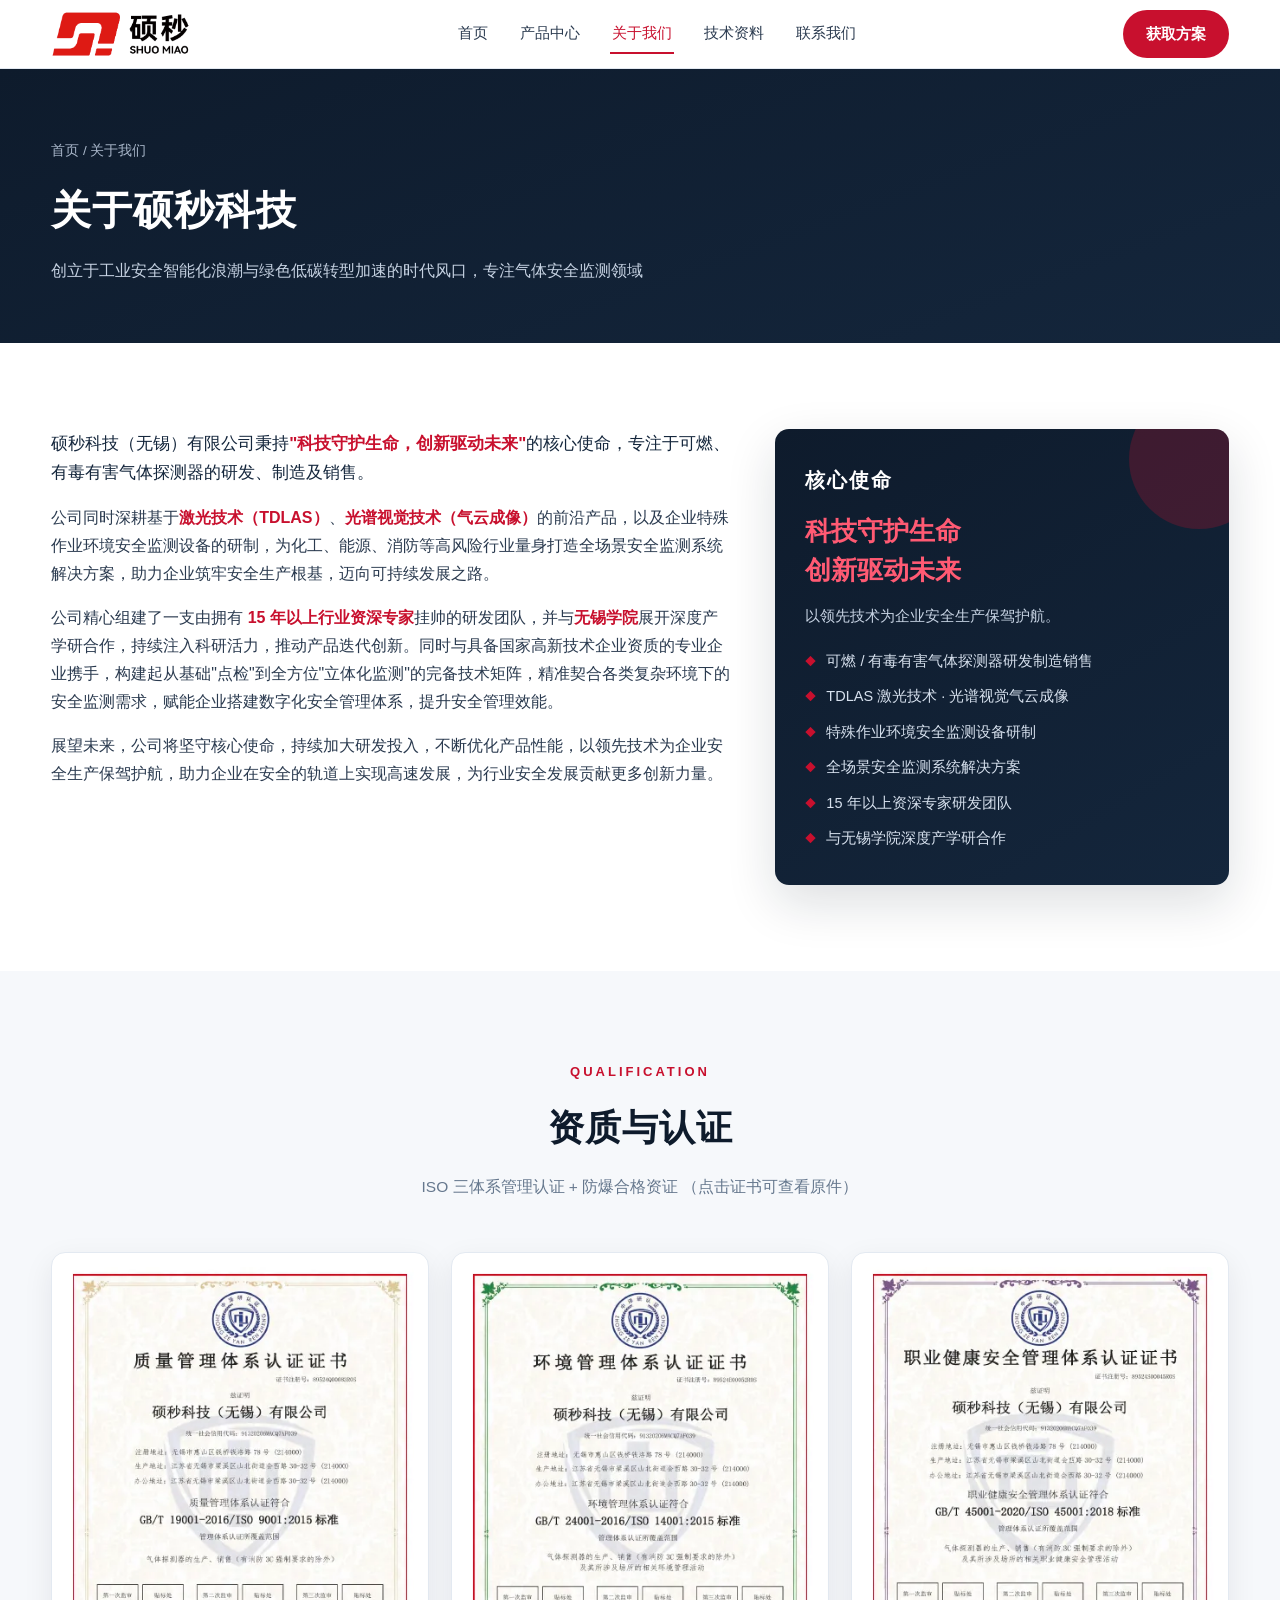
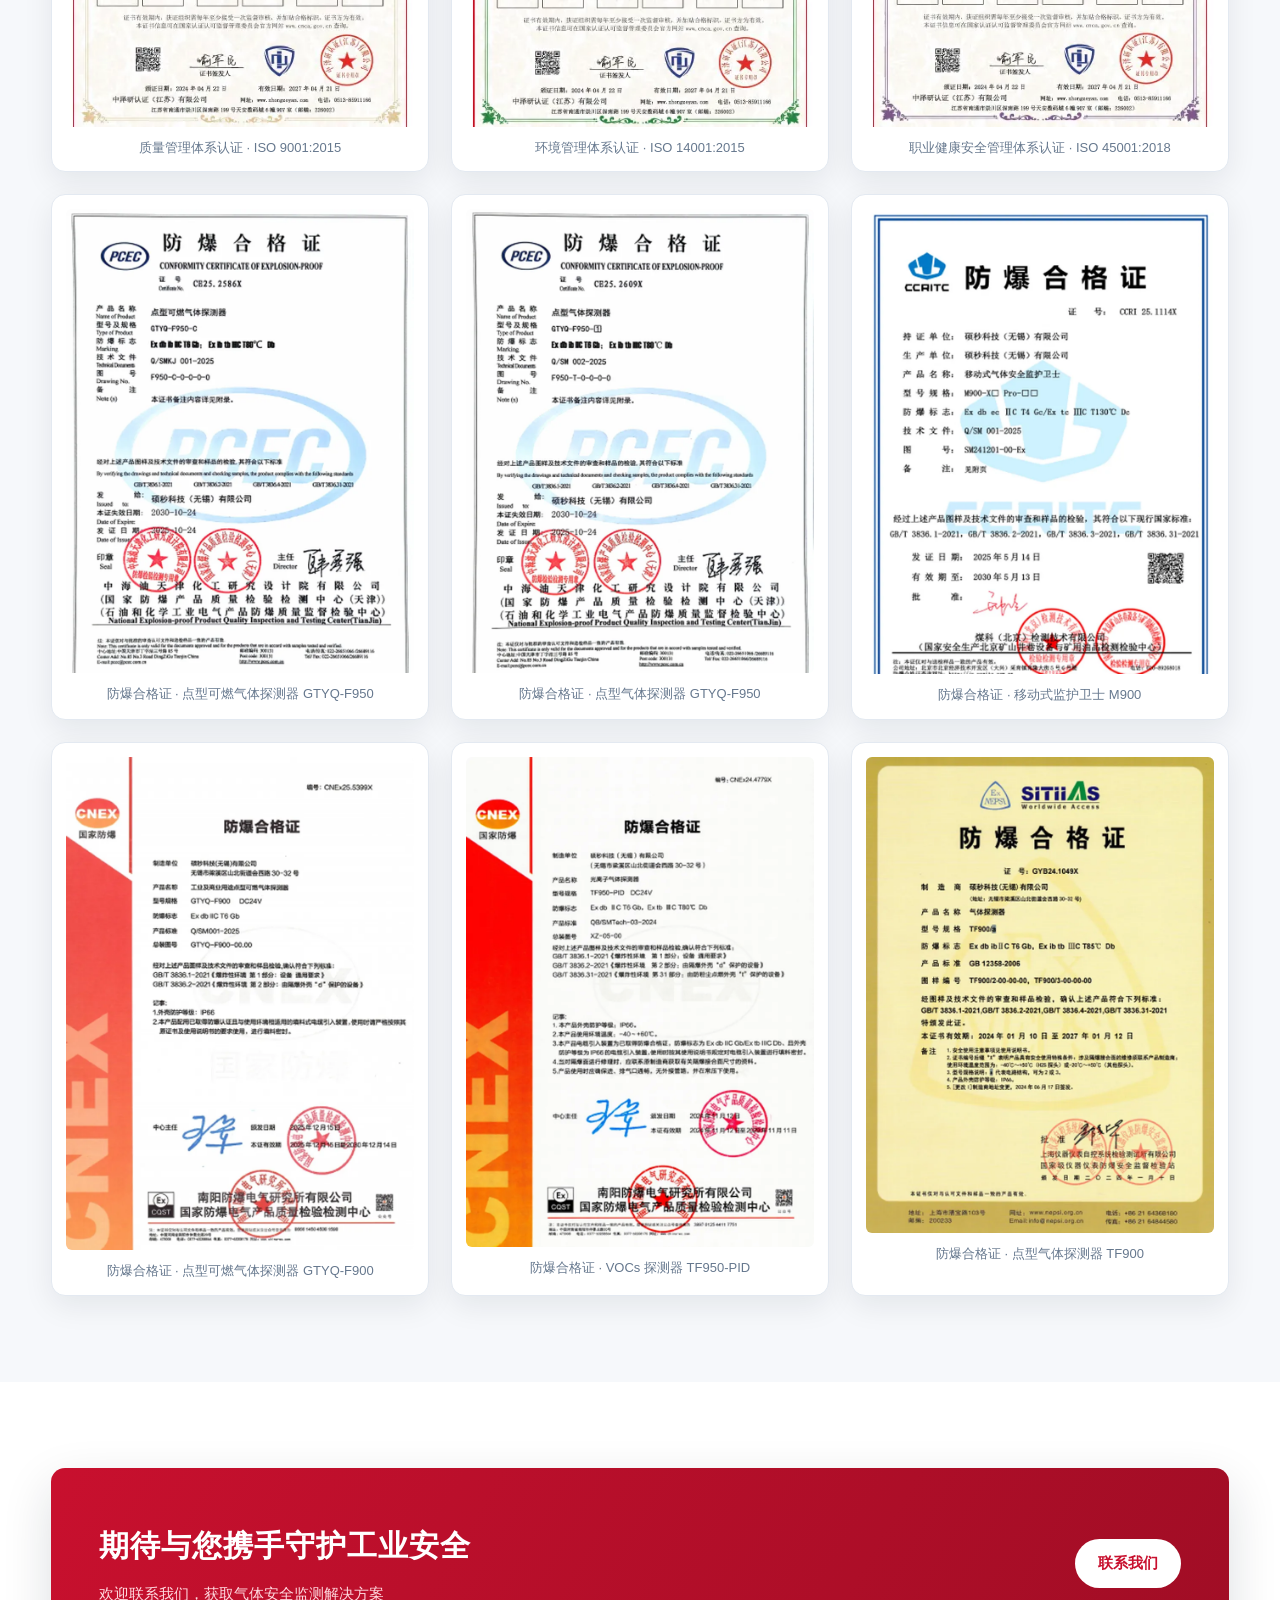
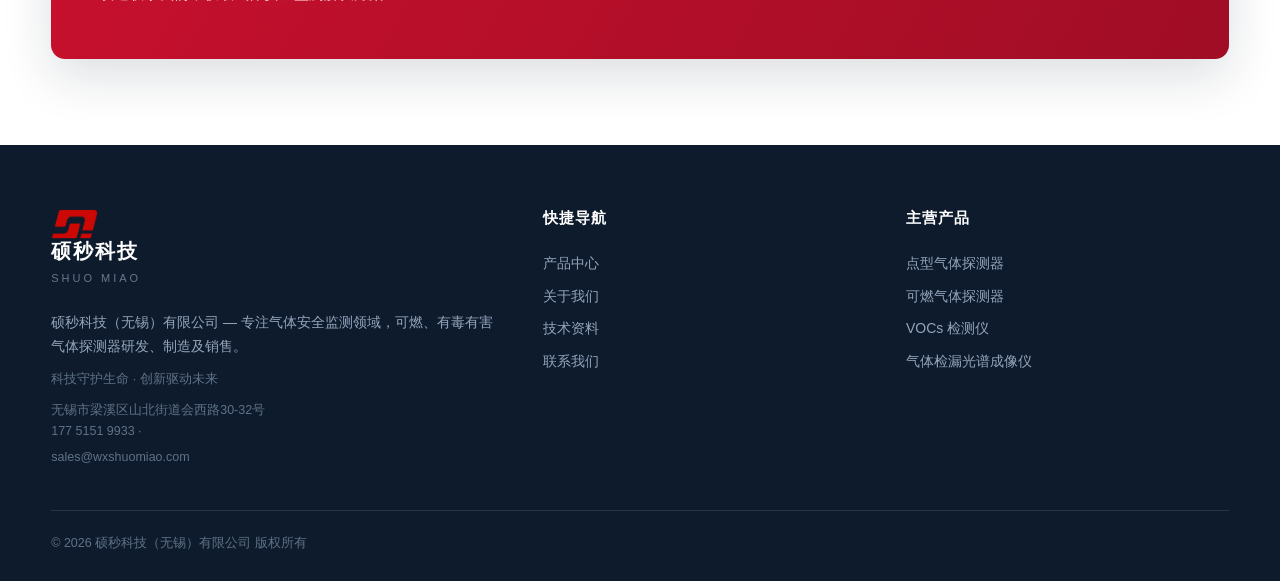
==== about.html @ c0d49206 "feat: 首页hero轮播4帧加锚点跳转产品中心+移除nav下拉菜单（admin5 0825） Co-Authored-By: Claude <noreply@anthropic.com>" ====
<!DOCTYPE html>
<html lang="zh-CN">
<head>
<meta charset="UTF-8">
<meta name="viewport" content="width=device-width, initial-scale=1.0, viewport-fit=cover">
<title>关于我们 | 硕秒科技（无锡）有限公司 — 专注气体安全监测</title>
<meta name="description" content="硕秒科技（无锡）有限公司专注气体安全监测领域，秉持"科技守护生命，创新驱动未来"使命，研发制造可燃/有毒有害气体探测器，深耕 TDLAS 激光与光谱视觉气云成像技术，与无锡学院深度产学研合作，通过 ISO 三体系认证。">
<meta name="keywords" content="硕秒科技,关于我们,气体安全监测,TDLAS,气云成像,无锡学院,ISO认证,防爆认证">
<link rel="canonical" href="https://shuomiao.growclaw.top/about.html">
<meta name="robots" content="index,follow">
<meta property="og:type" content="website">
<meta property="og:site_name" content="硕秒科技（无锡）有限公司">
<meta property="og:title" content="关于硕秒科技 | 科技守护生命 · 创新驱动未来">
<meta property="og:url" content="https://shuomiao.growclaw.top/about.html">
<link rel="icon" type="image/png" href="assets/img/favicon.png?v=20260821c">
<link rel="prefetch" href="index.html">
<link rel="prefetch" href="products.html">
<link rel="prefetch" href="data.html">
<link rel="prefetch" href="contact.html">
<link rel="stylesheet" href="assets/css/style.min.css?v=20260825u">
</head>
<body>

<header class="site-head">
  <div class="container head-bar">
    <a class="logo" href="index.html" aria-label="硕秒科技首页"><img class="logo-img" src="assets/img/logo-lockup.webp?v=20260822c" alt="硕秒科技 SHUO MIAO 官方标识" width="1766" height="584">
    </a>
    <nav class="nav" id="mainNav" aria-label="主导航">
      <a href="index.html">首页</a><a href="products.html">产品中心</a><a href="about.html">关于我们</a><a href="data.html">技术资料</a><a href="contact.html">联系我们</a>
    </nav>
    <a class="btn btn-red head-cta" href="contact.html">获取方案</a>
    <button class="nav-toggle" aria-label="打开菜单" aria-expanded="false" aria-controls="mainNav"><span></span><span></span><span></span></button>
  </div>
</header>

<section class="page-hero">
  <div class="container">
    <p class="crumb"><a href="index.html">首页</a> / 关于我们</p>
    <h1>关于硕秒科技</h1>
    <p>创立于工业安全智能化浪潮与绿色低碳转型加速的时代风口，专注气体安全监测领域</p>
  </div>
</section>

<section class="section">
  <div class="container">
    <div class="about-grid">
      <div>
        <p class="lead">硕秒科技（无锡）有限公司秉持<b style="color:var(--red)">"科技守护生命，创新驱动未来"</b>的核心使命，专注于可燃、有毒有害气体探测器的研发、制造及销售。</p>
        <p>公司同时深耕基于<b>激光技术（TDLAS）</b>、<b>光谱视觉技术（气云成像）</b>的前沿产品，以及企业特殊作业环境安全监测设备的研制，为化工、能源、消防等高风险行业量身打造全场景安全监测系统解决方案，助力企业筑牢安全生产根基，迈向可持续发展之路。</p>
        <p>公司精心组建了一支由拥有 <b>15 年以上行业资深专家</b>挂帅的研发团队，并与<b>无锡学院</b>展开深度产学研合作，持续注入科研活力，推动产品迭代创新。同时与具备国家高新技术企业资质的专业企业携手，构建起从基础"点检"到全方位"立体化监测"的完备技术矩阵，精准契合各类复杂环境下的安全监测需求，赋能企业搭建数字化安全管理体系，提升安全管理效能。</p>
        <p>展望未来，公司将坚守核心使命，持续加大研发投入，不断优化产品性能，以领先技术为企业安全生产保驾护航，助力企业在安全的轨道上实现高速发展，为行业安全发展贡献更多创新力量。</p>
      </div>
      <aside class="mission-card">
        <h3>核心使命</h3>
        <div class="m">科技守护生命<br>创新驱动未来</div>
        <p>以领先技术为企业安全生产保驾护航。</p>
        <div class="mission-list">
          <div class="mi">可燃 / 有毒有害气体探测器研发制造销售</div>
          <div class="mi">TDLAS 激光技术 · 光谱视觉气云成像</div>
          <div class="mi">特殊作业环境安全监测设备研制</div>
          <div class="mi">全场景安全监测系统解决方案</div>
          <div class="mi">15 年以上资深专家研发团队</div>
          <div class="mi">与无锡学院深度产学研合作</div>
        </div>
      </aside>
    </div>
  </div>
</section>

<section class="section alt">
  <div class="container">
    <div class="section-head">
      <span class="kicker">QUALIFICATION</span>
      <h2>资质与认证</h2>
      <p>ISO 三体系管理认证 + 防爆合格资证 （点击证书可查看原件）</p>
    </div>
    <div class="cert-wall">
      <a class="cert-photo" href="assets/img/certs/cert-iso9001.webp?v=20260821i" target="_blank" rel="noopener"><img src="assets/img/certs/cert-iso9001.webp?v=20260821i" alt="质量管理体系认证证书 ISO 9001" width="402" height="531" decoding="async" loading="lazy"><span class="cert-cap">质量管理体系认证 · ISO 9001:2015</span></a>
      <a class="cert-photo" href="assets/img/certs/cert-iso14001.webp?v=20260821i" target="_blank" rel="noopener"><img src="assets/img/certs/cert-iso14001.webp?v=20260821i" alt="环境管理体系认证证书 ISO 14001" width="402" height="531" decoding="async" loading="lazy"><span class="cert-cap">环境管理体系认证 · ISO 14001:2015</span></a>
      <a class="cert-photo" href="assets/img/certs/cert-iso45001.webp?v=20260821i" target="_blank" rel="noopener"><img src="assets/img/certs/cert-iso45001.webp?v=20260821i" alt="职业健康安全管理体系认证证书 ISO 45001" width="402" height="531" decoding="async" loading="lazy"><span class="cert-cap">职业健康安全管理体系认证 · ISO 45001:2018</span></a>
      <a class="cert-photo" href="assets/img/certs/cert-ex-gtyq-f950c.webp?v=20260821h" target="_blank" rel="noopener"><img src="assets/img/certs/cert-ex-gtyq-f950c.webp?v=20260821h" alt="防爆合格证 点型可燃气体探测器 GTYQ-F950" width="820" height="1093" decoding="async" loading="lazy"><span class="cert-cap">防爆合格证 · 点型可燃气体探测器 GTYQ-F950</span></a>
      <a class="cert-photo" href="assets/img/certs/cert-ex-gtyq-f950b.webp?v=20260821h" target="_blank" rel="noopener"><img src="assets/img/certs/cert-ex-gtyq-f950b.webp?v=20260821h" alt="防爆合格证 点型气体探测器 GTYQ-F950" width="820" height="1093" decoding="async" loading="lazy"><span class="cert-cap">防爆合格证 · 点型气体探测器 GTYQ-F950</span></a>
      <a class="cert-photo" href="assets/img/certs/cert-ex-m900.webp?v=20260821h" target="_blank" rel="noopener"><img src="assets/img/certs/cert-ex-m900.webp?v=20260821h" alt="防爆合格证 移动式气体安全监护卫士 M900" width="820" height="1096" decoding="async" loading="lazy"><span class="cert-cap">防爆合格证 · 移动式监护卫士 M900</span></a>
      <a class="cert-photo" href="assets/img/certs/cert-ex-gtyq-f900.webp?v=20260821h" target="_blank" rel="noopener"><img src="assets/img/certs/cert-ex-gtyq-f900.webp?v=20260821h" alt="防爆合格证 点型可燃气体探测器 GTYQ-F900" width="820" height="1163" decoding="async" loading="lazy"><span class="cert-cap">防爆合格证 · 点型可燃气体探测器 GTYQ-F900</span></a>
      <a class="cert-photo" href="assets/img/certs/cert-ex-tf950.webp?v=20260821h" target="_blank" rel="noopener"><img src="assets/img/certs/cert-ex-tf950.webp?v=20260821h" alt="防爆合格证 VOCs 气体探测器 TF950-PID" width="820" height="1154" decoding="async" loading="lazy"><span class="cert-cap">防爆合格证 · VOCs 探测器 TF950-PID</span></a>
      <a class="cert-photo" href="assets/img/certs/cert-ex-tf900.webp?v=20260821h" target="_blank" rel="noopener"><img src="assets/img/certs/cert-ex-tf900.webp?v=20260821h" alt="防爆合格证 点型气体探测器 TF900" width="820" height="1123" decoding="async" loading="lazy"><span class="cert-cap">防爆合格证 · 点型气体探测器 TF900</span></a>
    </div>
  </div>
</section>

<section class="section">
  <div class="container">
    <div class="cta-band">
      <div>
        <h2>期待与您携手守护工业安全</h2>
        <p>欢迎联系我们，获取气体安全监测解决方案</p>
      </div>
      <a class="btn btn-white" href="contact.html">联系我们</a>
    </div>
  </div>
</section>

<footer class="site-foot">
  <div class="container">
    <div class="foot-grid">
      <div>
        <a class="logo" href="index.html" style="margin-bottom:16px">
          <img class="logo-mark-img" loading="lazy" decoding="async" src="assets/img/logo-mark.webp?v=20260822c" alt="硕秒科技徽标" width="46" height="30">
          <span class="logo-text"><span class="cn">硕秒科技</span><br><span class="en">SHUO&nbsp;MIAO</span></span>
        </a>
        <p style="max-width:34em">硕秒科技（无锡）有限公司 — 专注气体安全监测领域，可燃、有毒有害气体探测器研发、制造及销售。</p>
        <p class="foot-note">科技守护生命 · 创新驱动未来</p>
        <p class="foot-note">无锡市梁溪区山北街道会西路30-32号<br>177 5151 9933 · <a href="mailto:sales@wxshuomiao.com">sales@wxshuomiao.com</a></p>
      </div>
      <div>
        <h4>快捷导航</h4>
        <a href="products.html">产品中心</a><a href="about.html">关于我们</a><a href="data.html">技术资料</a><a href="contact.html">联系我们</a>
      </div>
      <div>
        <h4>主营产品</h4>
        <a href="products.html#tf900">点型气体探测器</a><a href="products.html#f900">可燃气体探测器</a><a href="products.html#tf950">VOCs 检测仪</a><a href="products.html#m10">气体检漏光谱成像仪</a>
      </div>
    </div>
    <div class="foot-bottom">
      <span>© <span class="js-year">2026</span> 硕秒科技（无锡）有限公司 版权所有</span>
      
    </div>
  </div>
</footer>

<button class="to-top" aria-label="回到顶部">↑</button>
<script src="assets/js/main.js?v=20260825t" defer></script>
</body>
</html>
---- assets/css/style.min.css ----
@view-transition{navigation:auto}:root{--red:#C8102E;--red-dark:#A00D25;--red-soft:#FDF2F4;--ink:#0E1B2C;--ink-2:#14263C;--body:#2A3A4F;--muted:#66788E;--line:#E3E9F1;--bg:#FFFFFF;--bg-alt:#F6F8FB;--radius:14px;--shadow:0 10px 30px rgba(14,27,44,.08);--shadow-lg:0 18px 50px rgba(14,27,44,.14);--font:-apple-system,BlinkMacSystemFont,"PingFang SC","HarmonyOS Sans SC","Microsoft YaHei","Source Han Sans SC",sans-serif;}*{margin:0;padding:0;box-sizing:border-box}html{scroll-behavior:smooth;-webkit-text-size-adjust:100%}body{font-family:var(--font);color:var(--body);background:var(--bg);line-height:1.75;font-size:16px}img{max-width:100%;display:block}a{color:inherit;text-decoration:none}.container{width:min(1180px,92%);margin:0 auto}section[id]{scroll-margin-top:76px}.product-section[id]{scroll-margin-top:140px}.site-head{position:sticky;top:0;z-index:100;background:rgba(255,255,255,.96);-webkit-backdrop-filter:blur(8px);backdrop-filter:blur(8px);border-bottom:1px solid var(--line)}.head-bar{display:flex;align-items:center;justify-content:space-between;height:68px}.logo{display:flex;align-items:center;gap:10px}.logo-mark{width:38px;height:38px;flex:0 0 38px}.logo-text .cn{font-size:20px;font-weight:800;color:var(--ink);letter-spacing:2px;line-height:1.2}.logo-text .en{font-size:11px;color:var(--muted);letter-spacing:3px;line-height:1.2}.nav{display:flex;align-items:center;gap:28px}.nav a{font-size:15px;color:var(--body);font-weight:500;padding:6px 2px;border-bottom:2px solid transparent;transition:.2s}.nav a:hover,.nav a.active{color:var(--red);border-bottom-color:var(--red)}.btn{display:inline-flex;align-items:center;justify-content:center;gap:8px;padding:10px 22px;border-radius:999px;font-size:15px;font-weight:600;cursor:pointer;border:1px solid transparent;transition:.2s}.btn-red{background:var(--red);color:#fff}.btn-red:hover{background:var(--red-dark);transform:translateY(-1px)}.btn-ghost{border-color:var(--ink);color:var(--ink)}.btn-ghost:hover{background:var(--ink);color:#fff}.head-cta{display:inline-flex}.nav-drop{position:relative}.nav-menu{position:absolute;top:100%;left:50%;transform:translateX(-50%) translateY(8px);min-width:176px;background:#fff;border:1px solid var(--line);border-radius:12px;box-shadow:var(--shadow-lg);padding:8px;opacity:0;visibility:hidden;transition:opacity .18s,transform .18s,visibility .18s;z-index:130}.nav-drop:hover .nav-menu,.nav-drop:focus-within .nav-menu{opacity:1;visibility:visible;transform:translateX(-50%) translateY(2px)}.nav-menu a{display:block;padding:9px 14px;font-size:14px;text-align:center;border-bottom:0!important;border-radius:8px;white-space:nowrap}.nav-menu a:hover{background:var(--red-soft);color:var(--red)!important;border-bottom-color:transparent!important}.nav-toggle{display:none;background:none;border:0;cursor:pointer;padding:8px}.nav-toggle span{display:block;width:22px;height:2px;background:var(--ink);margin:5px 0;transition:.25s}.nav-toggle.open span:nth-child(1){transform:translateY(7px) rotate(45deg)}.nav-toggle.open span:nth-child(2){opacity:0}.nav-toggle.open span:nth-child(3){transform:translateY(-7px) rotate(-45deg)}.nav-close-wrap{display:none}.hero{background:linear-gradient(160deg,var(--ink) 0%,var(--ink-2) 55%,#1D3A5F 100%);color:#fff;overflow:hidden;position:relative}.hero::after{content:"";position:absolute;inset:auto -10% -60% -10%;height:70%;background:radial-gradient(50% 60% at 50% 0,rgba(200,16,46,.28),transparent 70%);pointer-events:none}.hero-grid{display:grid;grid-template-columns:1.15fr .85fr;gap:48px;align-items:center;padding:84px 0 70px;position:relative;z-index:1}.badge{display:inline-flex;align-items:center;gap:8px;font-size:13px;letter-spacing:2px;color:#FFD9DF;background:rgba(200,16,46,.18);border:1px solid rgba(200,16,46,.45);padding:7px 16px;border-radius:999px;margin-bottom:22px}.hero h1{font-size:clamp(30px,4.2vw,52px);font-weight:800;line-height:1.28;letter-spacing:1px}.hero h1 em{font-style:normal;color:#FF5A73}.hero .sub{margin:22px 0 8px;font-size:17px;color:#C6D2E2;max-width:34em}.hero .sub b{color:#fff}.hero-actions{display:flex;gap:14px;margin-top:30px;flex-wrap:wrap}.btn-light{background:#fff;color:var(--ink)}.btn-light:hover{background:#FFE9ED}.btn-line{border-color:rgba(255,255,255,.5);color:#fff}.btn-line:hover{background:rgba(255,255,255,.12)}.hero-visual{position:relative}.hero-visual .frame{border-radius:var(--radius);overflow:hidden;box-shadow:var(--shadow-lg);border:1px solid rgba(255,255,255,.16)}.hero-visual img{width:100%;height:520px;object-fit:cover;object-position:center 30%}.hero-carousel{position:relative;height:520px;background:#fff}.hc-link{display:block;position:absolute;inset:0;cursor:pointer;opacity:0;pointer-events:none;transition:opacity .7s ease}.hc-link.on{opacity:1;pointer-events:auto}.hero-carousel .hc-slide{position:absolute;inset:0;width:100%;height:100%;object-fit:contain;opacity:1;transition:none}.hero-carousel .hc-slide.on{opacity:1}.hc-dots{position:absolute;right:16px;bottom:14px;display:flex;gap:7px;z-index:3}.hc-dots button{display:block;width:20px;height:4px;padding:0;border:0;border-radius:2px;background:rgba(14,27,44,.22);cursor:pointer;transition:.3s}.hc-dots button.on{background:var(--red)}.hero-visual::before{content:"";position:absolute;inset:-14px auto auto -14px;width:56%;height:56%;border:2px solid rgba(200,16,46,.5);border-radius:var(--radius);z-index:0}.hero-tag{position:absolute;left:18px;bottom:18px;background:rgba(14,27,44,.78);-webkit-backdrop-filter:blur(4px);backdrop-filter:blur(4px);color:#fff;font-size:13px;padding:8px 14px;border-radius:8px;border:1px solid rgba(255,255,255,.2)}.stats{display:grid;grid-template-columns:repeat(4,1fr);gap:1px;background:rgba(255,255,255,.14);border:1px solid rgba(255,255,255,.14);border-radius:var(--radius);overflow:hidden;margin-top:34px}.stat{background:rgba(255,255,255,.05);padding:16px 10px;display:flex;align-items:center;justify-content:center;gap:8px;min-height:72px;text-align:center}.stat b{font-size:clamp(20px,2.2vw,26px);color:#fff;font-weight:800;line-height:1}.stat b i{font-style:normal;color:#FF5A73}.stat span{font-size:14px;color:#C6D2E2;letter-spacing:.5px}.trust{background:var(--ink);color:#8FA1B8;padding:16px 0}.trust .container{display:flex;flex-wrap:wrap;gap:10px 34px;justify-content:center;font-size:13.5px;letter-spacing:1px}.trust b{color:#D7E1EE;font-weight:600}.section{padding:86px 0}.section.alt{background:var(--bg-alt)}.section-head{text-align:center;max-width:720px;margin:0 auto 52px}.kicker{display:inline-block;font-size:13px;font-weight:700;letter-spacing:3px;color:var(--red);text-transform:uppercase;margin-bottom:12px}.section-head h2{font-size:clamp(24px,3vw,36px);color:var(--ink);font-weight:800;letter-spacing:1px}.section-head p{margin-top:14px;color:var(--muted);font-size:15.5px}.about-grid{display:grid;grid-template-columns:1.2fr .8fr;gap:44px;align-items:start}.about-grid .lead{font-size:17px;color:var(--ink-2)}.about-grid p{margin:0 0 16px}.about-grid p b{color:var(--red)}.mission-card{background:linear-gradient(150deg,var(--ink),var(--ink-2));color:#fff;border-radius:var(--radius);padding:34px 30px;box-shadow:var(--shadow-lg);position:relative;overflow:hidden}.mission-card::after{content:"";position:absolute;right:-40px;top:-40px;width:140px;height:140px;border-radius:50%;background:rgba(200,16,46,.25)}.mission-card h3{font-size:20px;margin-bottom:14px;letter-spacing:2px}.mission-card .m{font-size:26px;font-weight:800;color:#FF5A73;line-height:1.5;margin-bottom:14px}.mission-card p{color:#C6D2E2;font-size:14.5px}.mission-list{margin-top:20px;display:grid;gap:10px}.mission-list .mi{display:flex;gap:10px;font-size:14.5px;color:#D7E1EE}.mission-list .mi::before{content:"◆";color:var(--red);font-size:11px;line-height:24px}.cat-grid{display:grid;grid-template-columns:repeat(5,1fr);gap:14px;margin-bottom:54px}.cat{background:#fff;border:1px solid var(--line);border-radius:var(--radius);padding:22px;transition:.2s;box-shadow:var(--shadow)}.cat:hover{transform:translateY(-4px);box-shadow:var(--shadow-lg);border-color:#EAB6C0}.cat .no{font-size:13px;color:var(--red);font-weight:700;letter-spacing:2px}.cat h3{font-size:17px;color:var(--ink);margin:6px 0 6px;font-weight:700}.cat p{font-size:13.5px;color:var(--muted);line-height:1.6}.prod-grid{display:grid;grid-template-columns:repeat(3,1fr);gap:22px}.prod-grid .prod-card.expandable{display:none}.prod-grid.expanded .prod-card.expandable{display:flex}.prod-more{text-align:center;margin-top:30px}.prod-toggle{background:none;border:0;cursor:pointer;font:inherit;font-size:15px}.prod-card{background:#fff;border:1px solid var(--line);border-radius:var(--radius);overflow:hidden;display:flex;flex-direction:column;transition:.2s;box-shadow:var(--shadow)}.prod-card:hover{transform:translateY(-5px);box-shadow:var(--shadow-lg)}.prod-card .ph{background:#fff;border-bottom:1px solid var(--line);height:210px;display:flex;align-items:center;justify-content:center;padding:14px}.prod-card .ph img{max-height:100%;max-width:100%;object-fit:contain}.prod-card .bd{padding:18px 20px 20px;display:flex;flex-direction:column;gap:8px;flex:1}.prod-card .model{font-size:12px;color:var(--red);font-weight:700;letter-spacing:1.5px}.prod-card h3{font-size:17.5px;color:var(--ink);font-weight:700}.prod-card h3 .en{display:block;font-size:11.5px;color:var(--muted);font-weight:500;letter-spacing:1px;margin-top:2px}.prod-card p{font-size:13.5px;color:var(--muted);flex:1}.tags{display:flex;flex-wrap:wrap;gap:6px}.tag{font-size:11.5px;color:var(--red-dark);background:var(--red-soft);border:1px solid #F0CDD4;padding:2px 9px;border-radius:999px}.more-link{display:inline-flex;align-items:center;gap:6px;margin-top:34px;font-weight:600;color:var(--red)}.more-link:hover{gap:10px}.tech-grid{display:grid;grid-template-columns:repeat(4,1fr);gap:18px}.tech{background:#fff;border-top:3px solid var(--red);border-radius:0 0 var(--radius) var(--radius);padding:26px 22px;box-shadow:var(--shadow)}.tech h3{font-size:17px;color:var(--ink);font-weight:700;margin-bottom:8px}.tech p{font-size:13.5px;color:var(--muted)}.tech .ico{font-size:26px;margin-bottom:12px;display:block}.chips{display:flex;flex-wrap:wrap;gap:12px;justify-content:center;max-width:900px;margin:0 auto}.chip{background:#fff;border:1px solid var(--line);border-radius:999px;padding:10px 24px;font-size:15px;color:var(--ink-2);font-weight:500;box-shadow:var(--shadow)}.chip b{color:var(--red)}.cert-wall{display:grid;grid-template-columns:repeat(3,1fr);gap:22px}.cert-photo{display:flex;flex-direction:column;background:#fff;border:1px solid var(--line);border-radius:var(--radius);padding:14px 14px 12px;box-shadow:var(--shadow);transition:.2s}.cert-photo:hover{transform:translateY(-4px);box-shadow:var(--shadow-lg);border-color:#EAB6C0}.cert-photo img{width:100%;height:auto;object-fit:contain;border-radius:6px}.cert-cap{text-align:center;font-size:13px;color:var(--muted);margin-top:10px}.cert-note{text-align:center;font-size:13px;color:var(--muted);margin-top:34px}.cta-band{background:linear-gradient(120deg,var(--red),var(--red-dark));color:#fff;border-radius:var(--radius);padding:52px 48px;display:flex;align-items:center;justify-content:space-between;gap:26px;flex-wrap:wrap;box-shadow:var(--shadow-lg)}.cta-band h2{font-size:clamp(20px,2.6vw,30px);font-weight:800;letter-spacing:1px}.cta-band p{color:#FFD9DF;margin-top:8px;font-size:15px}.btn-white{background:#fff;color:var(--red)}.btn-white:hover{background:#FFE9ED;transform:translateY(-1px)}.site-foot{background:var(--ink);color:#93A5BC;padding:60px 0 26px;font-size:14px}.foot-grid{display:grid;grid-template-columns:1.4fr 1fr 1fr;gap:40px;padding-bottom:38px;border-bottom:1px solid rgba(255,255,255,.1)}.site-foot .logo-text .cn{color:#fff}.foot-grid h4{color:#fff;font-size:15px;margin-bottom:16px;letter-spacing:1px}.foot-grid a{display:block;padding:4px 0}.foot-grid a:hover{color:#fff}.foot-note{font-size:12.5px;color:#5F7288;margin-top:10px;line-height:1.7}.foot-bottom{display:flex;justify-content:space-between;gap:12px;flex-wrap:wrap;padding-top:22px;font-size:12.5px;color:#5F7288}.page-hero{background:linear-gradient(160deg,var(--ink),var(--ink-2));color:#fff;padding:58px 0}.page-hero h1{font-size:clamp(26px,3.4vw,40px);font-weight:800;letter-spacing:1px}.page-hero .crumb{font-size:13.5px;color:#AAB8CB;margin-bottom:12px}.page-hero .crumb a:hover{color:#fff}.page-hero p{margin-top:12px;color:#C6D2E2;max-width:46em}.product-section{padding:64px 0;border-bottom:1px solid var(--line)}.product-section.alt{background:var(--bg-alt)}.ps-grid{display:grid;grid-template-columns:.9fr 1.1fr;gap:44px;align-items:start}.ps-grid>div{min-width:0}.ps-visual{position:sticky;top:96px;min-width:0}.ps-visual .frame{background:#fff;border:1px solid var(--line);border-radius:var(--radius);padding:22px;box-shadow:var(--shadow);display:flex;align-items:center;justify-content:center;min-height:320px}.ps-visual img{max-height:380px;max-width:100%;object-fit:contain}.pc-carousel{position:relative;width:100%;min-width:0;max-width:100%;aspect-ratio:4/3}.pc-carousel .pc-slide{display:block;position:absolute;inset:0;width:100%;height:100%;max-height:none;object-fit:contain;opacity:0;transition:opacity .6s ease;pointer-events:none}.pc-carousel .pc-slide.on{opacity:1;pointer-events:auto}.pc-dots{position:absolute;right:12px;bottom:10px;display:flex;gap:6px;z-index:3}.pc-dots button{display:block;width:18px;height:4px;padding:0;border:0;border-radius:2px;background:rgba(14,27,44,.22);cursor:pointer;transition:.3s}.pc-dots button.on{background:var(--red)}.ps-visual figcaption{margin-top:12px;font-size:12.5px;color:var(--muted);text-align:center}.ps-head .model{font-size:14px;color:var(--red);font-weight:800;letter-spacing:2px}.ps-head h2{font-size:clamp(22px,2.6vw,32px);color:var(--ink);font-weight:800;margin:4px 0 2px}.ps-head .en{font-size:13px;color:var(--muted);letter-spacing:1px}.ps-feats{margin:18px 0 6px;display:grid;gap:8px;list-style:none}.ps-feats li{position:relative;padding-left:20px;font-size:14.5px}.ps-feats li::before{content:"▸";position:absolute;left:0;color:var(--red)}.table-wrap{overflow-x:auto;background:#fff;border:1px solid var(--line);border-radius:var(--radius);box-shadow:var(--shadow);margin-top:20px}table.spec{width:100%;border-collapse:collapse;font-size:14px;min-width:480px}table.spec caption{caption-side:top;text-align:left;font-weight:700;color:var(--ink);padding:14px 18px 4px;font-size:15px;background:#fff}table.spec th,table.spec td{padding:10px 18px;border-bottom:1px solid var(--line);text-align:left;vertical-align:top}table.spec th{width:130px;color:var(--muted);font-weight:500;background:#FAFBFD}table.spec tr:last-child td{border-bottom:0}table.data{width:100%;border-collapse:collapse;font-size:13px;min-width:760px}table.data th{background:var(--ink);color:#fff;font-weight:600;padding:10px 12px;white-space:nowrap;position:sticky;top:0}table.data td{padding:8px 12px;border-bottom:1px solid var(--line);white-space:nowrap;color:var(--body)}table.data tr:nth-child(even) td{background:#FAFBFD}table.data td:first-child{color:var(--muted)}.data-tools{display:flex;gap:14px;align-items:center;flex-wrap:wrap;margin:0 0 16px}.filter-input{flex:1;min-width:240px;padding:11px 18px;border:1px solid var(--line);border-radius:999px;font-size:14px;font-family:var(--font);outline:none;transition:.2s}.filter-input:focus{border-color:var(--red);box-shadow:0 0 0 3px rgba(200,16,46,.1)}.count-hint{font-size:13px;color:var(--muted)}.data-note{margin-top:18px;font-size:13px;color:var(--muted);background:var(--red-soft);border:1px solid #F0CDD4;border-radius:10px;padding:14px 18px;line-height:1.8}.data-note b{color:var(--red-dark)}@media (min-width:861px){.hero-grid{padding:48px 0 38px}.hero-visual img{height:400px}.hero-carousel{height:400px}.badge{margin-bottom:14px}.hero .sub{margin:14px 0 6px}.hero-actions{margin-top:20px}}.series-bar{display:flex;align-items:center;gap:16px;padding:28px 0 8px}.series-bar .s-no{font-size:30px;font-weight:800;color:rgba(200,16,46,.28);letter-spacing:1px;line-height:1}.series-bar h2{font-size:21px;color:var(--ink);font-weight:800;letter-spacing:1px}.series-bar p{font-size:13px;color:var(--muted);margin-top:2px}.prod-jump .j-sep{flex:0 0 1px;height:18px;background:var(--line);align-self:center;margin:0 6px}.fb-covers{display:grid;grid-template-columns:repeat(3,1fr);gap:24px;margin-top:26px}.fb-cover{background:#fff;border:1px solid var(--line);border-radius:var(--radius);padding:18px 16px 16px;cursor:pointer;box-shadow:var(--shadow);transition:.2s;display:flex;flex-direction:column;gap:12px;align-items:center;font:inherit}.fb-cover:hover{transform:translateY(-4px);box-shadow:var(--shadow-lg);border-color:#EAB6C0}.fb-cover-img{display:flex;justify-content:center;align-items:center;height:250px;width:100%}.fb-cover-img img{max-height:100%;max-width:100%;object-fit:contain;box-shadow:0 6px 18px rgba(14,27,44,.14);border-radius:6px}.fb-cover-t{font-size:15.5px;font-weight:700;color:var(--ink);text-align:center;display:flex;flex-direction:column;gap:4px}.fb-cover-t small{font-size:12px;color:var(--muted);font-weight:500}.fb-cover::after{content:'点击翻阅';font-size:11.5px;color:var(--red);letter-spacing:2px}.fb-modal{position:fixed;inset:0;z-index:300;display:flex;align-items:center;justify-content:center;padding:0}.fb-modal[hidden]{display:none}.fb-mask{position:absolute;inset:0;background:rgba(9,17,28,.92)}.fb-modal-body{position:relative;width:100vw;height:100vh;height:100dvh;display:flex;align-items:center;justify-content:center;z-index:1}.fb-modal-body .flipbook{width:100%;height:100%;max-width:none;margin:0;display:flex;align-items:center;justify-content:center}.fb-modal-body .fb-viewport{max-height:none;height:100%;cursor:zoom-in}.fb-modal-body .fb-viewport.zoomed{cursor:grab}.fb-modal-body .fb-pages{aspect-ratio:880/1202;height:min(100dvh,135vw);width:auto;transform-origin:center center;transition:transform .12s ease-out}.fb-close{position:absolute;top:12px;right:14px;width:40px;height:40px;border-radius:50%;border:1px solid rgba(255,255,255,.4);background:rgba(20,32,48,.68);color:#fff;font-size:22px;line-height:1;cursor:pointer;z-index:6}.fb-close:hover{background:var(--red);border-color:var(--red)}.fb-modal-body .fb-ctrl{position:absolute;right:16px;bottom:14px;margin:0;display:flex;gap:10px;align-items:center;background:rgba(20,32,48,.72);-webkit-backdrop-filter:blur(4px);backdrop-filter:blur(4px);border-radius:999px;padding:7px 16px;z-index:5}.fb-modal-body .fb-num{color:#fff}.fb-modal-body .fb-btn{background:rgba(255,255,255,.14);border-color:rgba(255,255,255,.3);color:#fff}.fb-modal-body .fb-btn:hover:not(:disabled){background:var(--red);color:#fff}.fb-zoom{font-size:12px;color:#fff;min-width:36px;text-align:center;letter-spacing:.5px}@media (max-width:860px){.fb-covers{grid-template-columns:1fr}.fb-cover-img{height:220px}}.fb-cover:focus-visible,.manual-card:focus-visible,.fb-close:focus-visible,.fb-btn:focus-visible{outline:2px solid var(--red);outline-offset:2px}.fb-slot{scroll-margin-top:140px}.fb-slot+.fb-cover:focus-visible,.manual-card:focus-visible,.fb-close:focus-visible,.fb-btn:focus-visible{outline:2px solid var(--red);outline-offset:2px}.fb-slot{margin-top:38px}.flipbook{margin:8px auto 30px;max-width:560px}.fb-viewport{position:relative;border-radius:var(--radius);overflow:hidden;box-shadow:var(--shadow-lg);border:1px solid var(--line);background:#fff;cursor:pointer;outline:none}.fb-pages{position:relative;aspect-ratio:var(--fb-r,880/1202)}.fb-page{position:absolute;inset:0;margin:0;opacity:0;transform:translateX(5%);transition:opacity .4s ease,transform .4s ease;pointer-events:none}.fb-page.on{opacity:1;transform:none}.fb-page img{width:100%;height:100%;object-fit:contain;display:block;background:#fff}.fb-page figcaption{position:absolute;left:0;right:0;bottom:0;background:linear-gradient(transparent,rgba(14,27,44,.82));color:#fff;font-size:12.5px;padding:30px 14px 10px;text-align:center;letter-spacing:.5px}.fb-hint{display:inline-block;margin-left:10px;background:var(--red);border-radius:999px;padding:2px 12px;font-size:11.5px;letter-spacing:1px}.fb-ctrl{display:flex;align-items:center;justify-content:center;gap:16px;margin-top:12px}.fb-num{font-size:13.5px;color:var(--muted)}.fb-num b{color:var(--red);font-size:15px}.fb-btn{width:40px;height:40px;border-radius:50%;border:1px solid var(--line);background:#fff;font-size:19px;line-height:1;cursor:pointer;color:var(--ink);transition:.15s}.fb-btn:hover:not(:disabled){background:var(--red);color:#fff;border-color:var(--red)}.fb-btn:disabled{opacity:.35;cursor:default}.prod-jump{position:sticky;top:68px;z-index:90;background:rgba(255,255,255,.96);-webkit-backdrop-filter:blur(8px);backdrop-filter:blur(8px);border-bottom:1px solid var(--line)}.prod-jump .inner{display:flex;gap:10px;overflow-x:auto;padding:10px 4%;-webkit-overflow-scrolling:touch;scrollbar-width:none}.prod-jump .inner::-webkit-scrollbar{display:none}.prod-jump a{flex:0 0 auto;font-size:13px;font-weight:600;color:var(--body);background:var(--bg-alt);border:1px solid var(--line);border-radius:999px;padding:8px 16px}.prod-jump a:hover{color:var(--red);border-color:#EAB6C0}.prod-jump a.active{background:var(--red);border-color:var(--red);color:#fff}.contact-grid{display:grid;grid-template-columns:1fr 1fr;gap:40px;align-items:start}.info-card{background:#fff;border:1px solid var(--line);border-radius:var(--radius);box-shadow:var(--shadow);overflow:hidden}.info-row{display:flex;gap:16px;padding:22px 26px;border-bottom:1px solid var(--line)}.info-row:last-child{border-bottom:0}.info-row .ico{width:42px;height:42px;flex:0 0 42px;border-radius:10px;background:var(--red-soft);color:var(--red);display:flex;align-items:center;justify-content:center;font-size:18px}.info-row h3{font-size:15px;color:var(--ink)}.info-row p{font-size:14px;color:var(--muted);margin-top:2px}.pending{display:inline-block;font-size:11.5px;color:#9A6B00;background:#FFF7E0;border:1px solid #F0E0B0;padding:1px 8px;border-radius:999px;margin-left:6px;vertical-align:1px}.to-top{position:fixed;right:22px;bottom:26px;width:44px;height:44px;border-radius:50%;background:var(--red);color:#fff;border:0;font-size:18px;cursor:pointer;box-shadow:var(--shadow-lg);opacity:0;visibility:hidden;transition:.25s;z-index:90}.to-top.show{opacity:1;visibility:visible}.to-top:hover{background:var(--red-dark)}@media (max-width:1020px){.cat-grid,.tech-grid{grid-template-columns:repeat(2,1fr)}.prod-grid{grid-template-columns:repeat(2,1fr)}.cert-wall{grid-template-columns:repeat(2,1fr)}.foot-grid{grid-template-columns:1fr 1fr}.ps-grid{grid-template-columns:1fr}.ps-visual{position:static}.ps-visual .frame{min-height:240px}.ps-visual img{max-height:300px}}@media (max-width:860px){.nav{position:fixed;inset:68px 0 auto 0;background:#fff;flex-direction:column;align-items:stretch;gap:0;padding:10px 5% 20px;border-bottom:1px solid var(--line);box-shadow:var(--shadow-lg);display:flex;visibility:hidden;opacity:0;transform:translateY(-10px);transition:opacity .22s,transform .22s,visibility .22s;pointer-events:none}.nav.open{visibility:visible;opacity:1;transform:none;pointer-events:auto}.nav a{padding:13px 4px;border-bottom:1px solid var(--line);font-size:16px}.nav-menu{position:static;transform:none;opacity:1;visibility:visible;box-shadow:none;border:0;border-radius:0;padding:0 0 6px 20px;min-width:0;background:transparent}.nav-menu a{text-align:left;font-size:14.5px;color:var(--body)!important;padding:9px 4px}.nav-menu a:hover{background:transparent}.nav-toggle{display:block}.head-cta{display:none}.hero-grid{grid-template-columns:1fr;padding:56px 0 54px;gap:34px}.hero-visual img{height:320px}.hero-carousel{height:320px}.hc-dots button{width:16px}.stats{grid-template-columns:repeat(2,1fr)}.stat{gap:6px;padding:14px 8px}.stat span{font-size:12.5px}.about-grid,.contact-grid{grid-template-columns:1fr}.section{padding:60px 0}.cta-band{padding:38px 26px}}@media (max-width:600px){.prod-grid,.cat-grid,.tech-grid{grid-template-columns:1fr}.cert-wall{grid-template-columns:repeat(2,1fr);gap:12px}.cert-photo{padding:10px 10px 8px}.cert-cap{font-size:11.5px;margin-top:8px}.foot-grid{grid-template-columns:1fr}.hero h1{font-size:30px}.hero .sub{font-size:15px}.badge{letter-spacing:1px}.page-hero{padding:42px 0}.page-hero h1{font-size:26px}.product-section{padding:46px 0}.ps-grid{gap:26px}.ps-visual .frame{padding:14px;min-height:0}.ps-visual img{max-height:260px}.ps-visual figcaption{font-size:11.5px}.ps-feats li{font-size:13.5px}table.spec{min-width:0;font-size:13px}table.spec th{width:auto;white-space:nowrap}table.spec th,table.spec td{padding:9px 12px}}.logo-img{height:46px;width:auto;display:block}@media (max-width:600px){.logo-img{height:40px}}.logo-mark-img{height:30px;width:auto;display:block;flex:0 0 auto}@media (max-width:600px){.logo-mark-img{height:26px}}
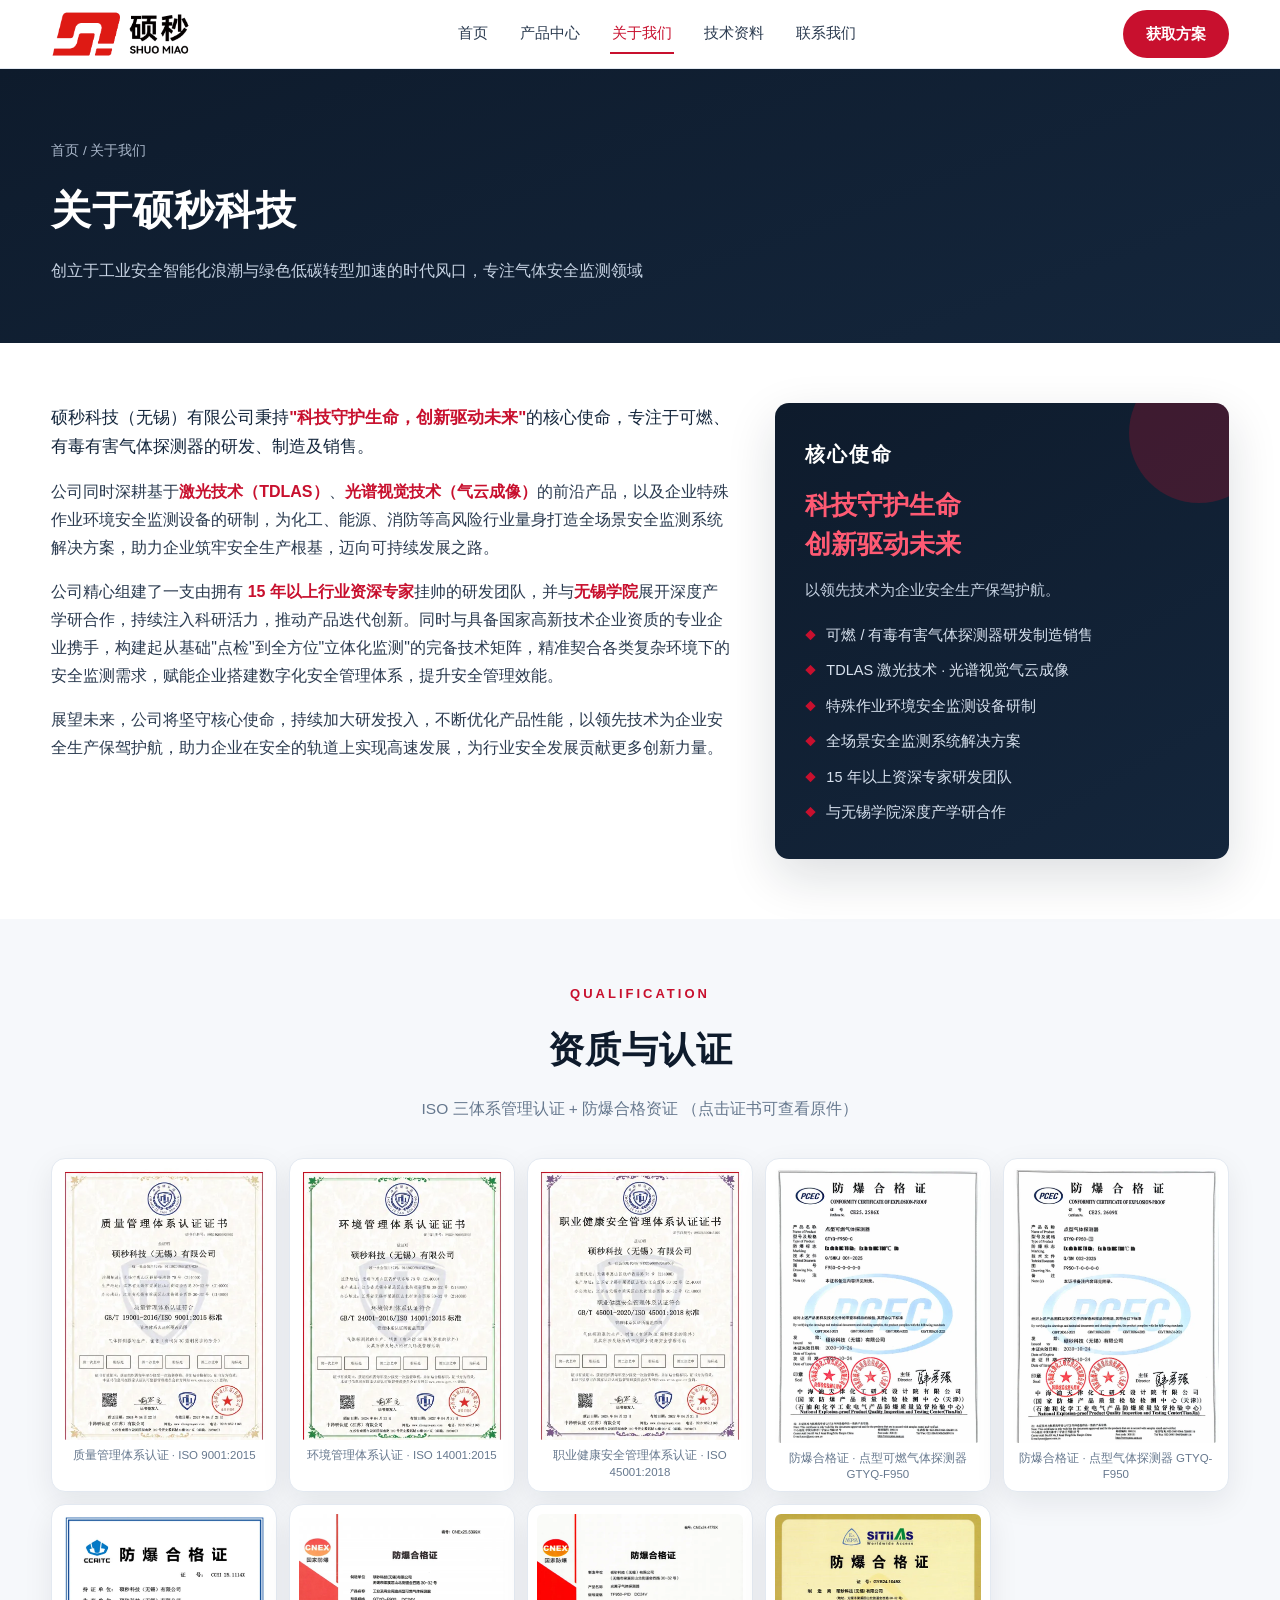
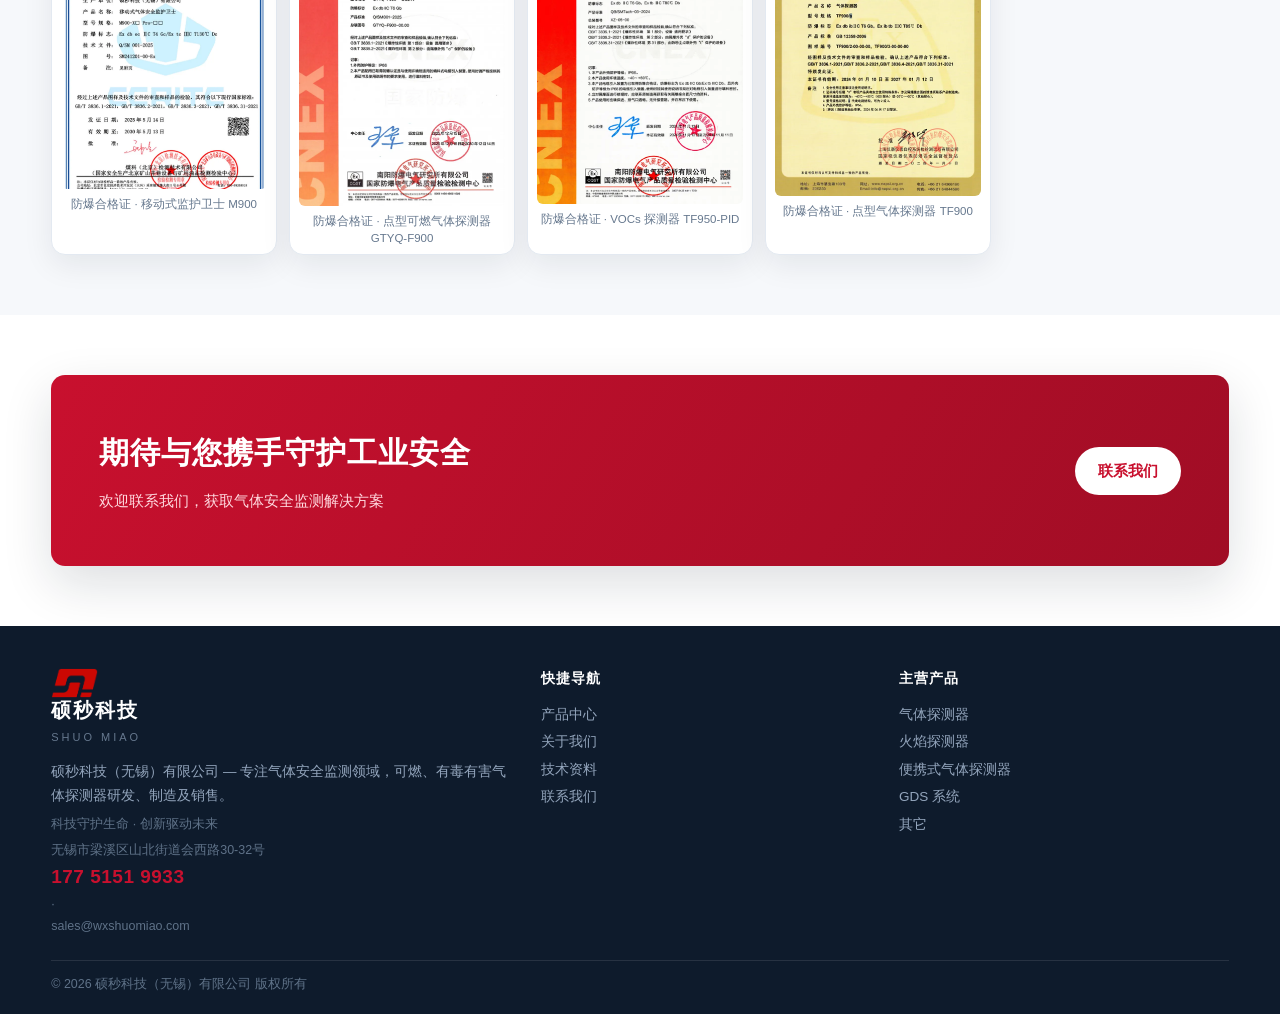
==== commit 0b5bbad6: "feat: 0827 官网全日迭代（admin5 验收轮，合并 39 提交）——客户 logo 墙裁 18 个独立网格；行业表对齐新版 docx 后改行业/项目案例/典型场景三列；资质证书一排 5 个" ====
--- a/about.html
+++ b/about.html
@@ -17,7 +17,7 @@
 <link rel="prefetch" href="products.html">
 <link rel="prefetch" href="data.html">
 <link rel="prefetch" href="contact.html">
-<link rel="stylesheet" href="assets/css/style.min.css?v=20260825u">
+<link rel="stylesheet" href="assets/css/style.min.css?v=20260827v">
 </head>
 <body>
 
@@ -26,7 +26,21 @@
     <a class="logo" href="index.html" aria-label="硕秒科技首页"><img class="logo-img" src="assets/img/logo-lockup.webp?v=20260822c" alt="硕秒科技 SHUO MIAO 官方标识" width="1766" height="584">
     </a>
     <nav class="nav" id="mainNav" aria-label="主导航">
-      <a href="index.html">首页</a><a href="products.html">产品中心</a><a href="about.html">关于我们</a><a href="data.html">技术资料</a><a href="contact.html">联系我们</a>
+      <a href="index.html">首页</a>
+      <div class="nav-drop"><a href="products.html">产品中心</a>
+        <div class="nav-mega" aria-label="产品分类">
+          <div class="nm-cols">
+            <a class="nm-cat" href="products.html#cat-gas"><span class="nm-no">01</span>气体探测器<small>点型 · 可燃 · 毒性</small></a>
+            <a class="nm-cat" href="products.html#cat-flame"><span class="nm-no">02</span>火焰探测器<small>红外 · 红紫外复合 · 紫外</small></a>
+            <a class="nm-cat" href="products.html#cat-portable"><span class="nm-no">03</span>便携式气体探测器<small>单一 · 四合一</small></a>
+            <a class="nm-cat" href="products.html#cat-gds"><span class="nm-no">04</span>GDS 系统<small>总线 · 多线控制器</small></a>
+            <a class="nm-cat" href="products.html#cat-other"><span class="nm-no">05</span>其它<small>监护 · 成像 · VOCs</small></a>
+          </div>
+        </div>
+      </div>
+      <a href="about.html">关于我们</a>
+      <a href="data.html">技术资料</a>
+      <a href="contact.html">联系我们</a>
     </nav>
     <a class="btn btn-red head-cta" href="contact.html">获取方案</a>
     <button class="nav-toggle" aria-label="打开菜单" aria-expanded="false" aria-controls="mainNav"><span></span><span></span><span></span></button>
@@ -104,13 +118,13 @@
   <div class="container">
     <div class="foot-grid">
       <div>
-        <a class="logo" href="index.html" style="margin-bottom:16px">
+        <a class="logo" href="index.html" style="margin-bottom:10px">
           <img class="logo-mark-img" loading="lazy" decoding="async" src="assets/img/logo-mark.webp?v=20260822c" alt="硕秒科技徽标" width="46" height="30">
           <span class="logo-text"><span class="cn">硕秒科技</span><br><span class="en">SHUO&nbsp;MIAO</span></span>
         </a>
         <p style="max-width:34em">硕秒科技（无锡）有限公司 — 专注气体安全监测领域，可燃、有毒有害气体探测器研发、制造及销售。</p>
         <p class="foot-note">科技守护生命 · 创新驱动未来</p>
-        <p class="foot-note">无锡市梁溪区山北街道会西路30-32号<br>177 5151 9933 · <a href="mailto:sales@wxshuomiao.com">sales@wxshuomiao.com</a></p>
+        <p class="foot-note">无锡市梁溪区山北街道会西路30-32号<br><a class="foot-tel" href="tel:17751519933">177 5151 9933</a> · <a href="mailto:sales@wxshuomiao.com">sales@wxshuomiao.com</a></p>
       </div>
       <div>
         <h4>快捷导航</h4>
@@ -118,7 +132,7 @@
       </div>
       <div>
         <h4>主营产品</h4>
-        <a href="products.html#tf900">点型气体探测器</a><a href="products.html#f900">可燃气体探测器</a><a href="products.html#tf950">VOCs 检测仪</a><a href="products.html#m10">气体检漏光谱成像仪</a>
+        <a href="products.html#cat-gas">气体探测器</a><a href="products.html#cat-flame">火焰探测器</a><a href="products.html#cat-portable">便携式气体探测器</a><a href="products.html#cat-gds">GDS 系统</a><a href="products.html#cat-other">其它</a>
       </div>
     </div>
     <div class="foot-bottom">
@@ -129,6 +143,6 @@
 </footer>
 
 <button class="to-top" aria-label="回到顶部">↑</button>
-<script src="assets/js/main.js?v=20260825t" defer></script>
+<script src="assets/js/main.min.js?v=20260827i" defer></script>
 </body>
 </html>
--- a/assets/css/style.min.css
+++ b/assets/css/style.min.css
@@ -1 +1,313 @@
-@view-transition{navigation:auto}:root{--red:#C8102E;--red-dark:#A00D25;--red-soft:#FDF2F4;--ink:#0E1B2C;--ink-2:#14263C;--body:#2A3A4F;--muted:#66788E;--line:#E3E9F1;--bg:#FFFFFF;--bg-alt:#F6F8FB;--radius:14px;--shadow:0 10px 30px rgba(14,27,44,.08);--shadow-lg:0 18px 50px rgba(14,27,44,.14);--font:-apple-system,BlinkMacSystemFont,"PingFang SC","HarmonyOS Sans SC","Microsoft YaHei","Source Han Sans SC",sans-serif;}*{margin:0;padding:0;box-sizing:border-box}html{scroll-behavior:smooth;-webkit-text-size-adjust:100%}body{font-family:var(--font);color:var(--body);background:var(--bg);line-height:1.75;font-size:16px}img{max-width:100%;display:block}a{color:inherit;text-decoration:none}.container{width:min(1180px,92%);margin:0 auto}section[id]{scroll-margin-top:76px}.product-section[id]{scroll-margin-top:140px}.site-head{position:sticky;top:0;z-index:100;background:rgba(255,255,255,.96);-webkit-backdrop-filter:blur(8px);backdrop-filter:blur(8px);border-bottom:1px solid var(--line)}.head-bar{display:flex;align-items:center;justify-content:space-between;height:68px}.logo{display:flex;align-items:center;gap:10px}.logo-mark{width:38px;height:38px;flex:0 0 38px}.logo-text .cn{font-size:20px;font-weight:800;color:var(--ink);letter-spacing:2px;line-height:1.2}.logo-text .en{font-size:11px;color:var(--muted);letter-spacing:3px;line-height:1.2}.nav{display:flex;align-items:center;gap:28px}.nav a{font-size:15px;color:var(--body);font-weight:500;padding:6px 2px;border-bottom:2px solid transparent;transition:.2s}.nav a:hover,.nav a.active{color:var(--red);border-bottom-color:var(--red)}.btn{display:inline-flex;align-items:center;justify-content:center;gap:8px;padding:10px 22px;border-radius:999px;font-size:15px;font-weight:600;cursor:pointer;border:1px solid transparent;transition:.2s}.btn-red{background:var(--red);color:#fff}.btn-red:hover{background:var(--red-dark);transform:translateY(-1px)}.btn-ghost{border-color:var(--ink);color:var(--ink)}.btn-ghost:hover{background:var(--ink);color:#fff}.head-cta{display:inline-flex}.nav-drop{position:relative}.nav-menu{position:absolute;top:100%;left:50%;transform:translateX(-50%) translateY(8px);min-width:176px;background:#fff;border:1px solid var(--line);border-radius:12px;box-shadow:var(--shadow-lg);padding:8px;opacity:0;visibility:hidden;transition:opacity .18s,transform .18s,visibility .18s;z-index:130}.nav-drop:hover .nav-menu,.nav-drop:focus-within .nav-menu{opacity:1;visibility:visible;transform:translateX(-50%) translateY(2px)}.nav-menu a{display:block;padding:9px 14px;font-size:14px;text-align:center;border-bottom:0!important;border-radius:8px;white-space:nowrap}.nav-menu a:hover{background:var(--red-soft);color:var(--red)!important;border-bottom-color:transparent!important}.nav-toggle{display:none;background:none;border:0;cursor:pointer;padding:8px}.nav-toggle span{display:block;width:22px;height:2px;background:var(--ink);margin:5px 0;transition:.25s}.nav-toggle.open span:nth-child(1){transform:translateY(7px) rotate(45deg)}.nav-toggle.open span:nth-child(2){opacity:0}.nav-toggle.open span:nth-child(3){transform:translateY(-7px) rotate(-45deg)}.nav-close-wrap{display:none}.hero{background:linear-gradient(160deg,var(--ink) 0%,var(--ink-2) 55%,#1D3A5F 100%);color:#fff;overflow:hidden;position:relative}.hero::after{content:"";position:absolute;inset:auto -10% -60% -10%;height:70%;background:radial-gradient(50% 60% at 50% 0,rgba(200,16,46,.28),transparent 70%);pointer-events:none}.hero-grid{display:grid;grid-template-columns:1.15fr .85fr;gap:48px;align-items:center;padding:84px 0 70px;position:relative;z-index:1}.badge{display:inline-flex;align-items:center;gap:8px;font-size:13px;letter-spacing:2px;color:#FFD9DF;background:rgba(200,16,46,.18);border:1px solid rgba(200,16,46,.45);padding:7px 16px;border-radius:999px;margin-bottom:22px}.hero h1{font-size:clamp(30px,4.2vw,52px);font-weight:800;line-height:1.28;letter-spacing:1px}.hero h1 em{font-style:normal;color:#FF5A73}.hero .sub{margin:22px 0 8px;font-size:17px;color:#C6D2E2;max-width:34em}.hero .sub b{color:#fff}.hero-actions{display:flex;gap:14px;margin-top:30px;flex-wrap:wrap}.btn-light{background:#fff;color:var(--ink)}.btn-light:hover{background:#FFE9ED}.btn-line{border-color:rgba(255,255,255,.5);color:#fff}.btn-line:hover{background:rgba(255,255,255,.12)}.hero-visual{position:relative}.hero-visual .frame{border-radius:var(--radius);overflow:hidden;box-shadow:var(--shadow-lg);border:1px solid rgba(255,255,255,.16)}.hero-visual img{width:100%;height:520px;object-fit:cover;object-position:center 30%}.hero-carousel{position:relative;height:520px;background:#fff}.hc-link{display:block;position:absolute;inset:0;cursor:pointer;opacity:0;pointer-events:none;transition:opacity .7s ease}.hc-link.on{opacity:1;pointer-events:auto}.hero-carousel .hc-slide{position:absolute;inset:0;width:100%;height:100%;object-fit:contain;opacity:1;transition:none}.hero-carousel .hc-slide.on{opacity:1}.hc-dots{position:absolute;right:16px;bottom:14px;display:flex;gap:7px;z-index:3}.hc-dots button{display:block;width:20px;height:4px;padding:0;border:0;border-radius:2px;background:rgba(14,27,44,.22);cursor:pointer;transition:.3s}.hc-dots button.on{background:var(--red)}.hero-visual::before{content:"";position:absolute;inset:-14px auto auto -14px;width:56%;height:56%;border:2px solid rgba(200,16,46,.5);border-radius:var(--radius);z-index:0}.hero-tag{position:absolute;left:18px;bottom:18px;background:rgba(14,27,44,.78);-webkit-backdrop-filter:blur(4px);backdrop-filter:blur(4px);color:#fff;font-size:13px;padding:8px 14px;border-radius:8px;border:1px solid rgba(255,255,255,.2)}.stats{display:grid;grid-template-columns:repeat(4,1fr);gap:1px;background:rgba(255,255,255,.14);border:1px solid rgba(255,255,255,.14);border-radius:var(--radius);overflow:hidden;margin-top:34px}.stat{background:rgba(255,255,255,.05);padding:16px 10px;display:flex;align-items:center;justify-content:center;gap:8px;min-height:72px;text-align:center}.stat b{font-size:clamp(20px,2.2vw,26px);color:#fff;font-weight:800;line-height:1}.stat b i{font-style:normal;color:#FF5A73}.stat span{font-size:14px;color:#C6D2E2;letter-spacing:.5px}.trust{background:var(--ink);color:#8FA1B8;padding:16px 0}.trust .container{display:flex;flex-wrap:wrap;gap:10px 34px;justify-content:center;font-size:13.5px;letter-spacing:1px}.trust b{color:#D7E1EE;font-weight:600}.section{padding:86px 0}.section.alt{background:var(--bg-alt)}.section-head{text-align:center;max-width:720px;margin:0 auto 52px}.kicker{display:inline-block;font-size:13px;font-weight:700;letter-spacing:3px;color:var(--red);text-transform:uppercase;margin-bottom:12px}.section-head h2{font-size:clamp(24px,3vw,36px);color:var(--ink);font-weight:800;letter-spacing:1px}.section-head p{margin-top:14px;color:var(--muted);font-size:15.5px}.about-grid{display:grid;grid-template-columns:1.2fr .8fr;gap:44px;align-items:start}.about-grid .lead{font-size:17px;color:var(--ink-2)}.about-grid p{margin:0 0 16px}.about-grid p b{color:var(--red)}.mission-card{background:linear-gradient(150deg,var(--ink),var(--ink-2));color:#fff;border-radius:var(--radius);padding:34px 30px;box-shadow:var(--shadow-lg);position:relative;overflow:hidden}.mission-card::after{content:"";position:absolute;right:-40px;top:-40px;width:140px;height:140px;border-radius:50%;background:rgba(200,16,46,.25)}.mission-card h3{font-size:20px;margin-bottom:14px;letter-spacing:2px}.mission-card .m{font-size:26px;font-weight:800;color:#FF5A73;line-height:1.5;margin-bottom:14px}.mission-card p{color:#C6D2E2;font-size:14.5px}.mission-list{margin-top:20px;display:grid;gap:10px}.mission-list .mi{display:flex;gap:10px;font-size:14.5px;color:#D7E1EE}.mission-list .mi::before{content:"◆";color:var(--red);font-size:11px;line-height:24px}.cat-grid{display:grid;grid-template-columns:repeat(5,1fr);gap:14px;margin-bottom:54px}.cat{background:#fff;border:1px solid var(--line);border-radius:var(--radius);padding:22px;transition:.2s;box-shadow:var(--shadow)}.cat:hover{transform:translateY(-4px);box-shadow:var(--shadow-lg);border-color:#EAB6C0}.cat .no{font-size:13px;color:var(--red);font-weight:700;letter-spacing:2px}.cat h3{font-size:17px;color:var(--ink);margin:6px 0 6px;font-weight:700}.cat p{font-size:13.5px;color:var(--muted);line-height:1.6}.prod-grid{display:grid;grid-template-columns:repeat(3,1fr);gap:22px}.prod-grid .prod-card.expandable{display:none}.prod-grid.expanded .prod-card.expandable{display:flex}.prod-more{text-align:center;margin-top:30px}.prod-toggle{background:none;border:0;cursor:pointer;font:inherit;font-size:15px}.prod-card{background:#fff;border:1px solid var(--line);border-radius:var(--radius);overflow:hidden;display:flex;flex-direction:column;transition:.2s;box-shadow:var(--shadow)}.prod-card:hover{transform:translateY(-5px);box-shadow:var(--shadow-lg)}.prod-card .ph{background:#fff;border-bottom:1px solid var(--line);height:210px;display:flex;align-items:center;justify-content:center;padding:14px}.prod-card .ph img{max-height:100%;max-width:100%;object-fit:contain}.prod-card .bd{padding:18px 20px 20px;display:flex;flex-direction:column;gap:8px;flex:1}.prod-card .model{font-size:12px;color:var(--red);font-weight:700;letter-spacing:1.5px}.prod-card h3{font-size:17.5px;color:var(--ink);font-weight:700}.prod-card h3 .en{display:block;font-size:11.5px;color:var(--muted);font-weight:500;letter-spacing:1px;margin-top:2px}.prod-card p{font-size:13.5px;color:var(--muted);flex:1}.tags{display:flex;flex-wrap:wrap;gap:6px}.tag{font-size:11.5px;color:var(--red-dark);background:var(--red-soft);border:1px solid #F0CDD4;padding:2px 9px;border-radius:999px}.more-link{display:inline-flex;align-items:center;gap:6px;margin-top:34px;font-weight:600;color:var(--red)}.more-link:hover{gap:10px}.tech-grid{display:grid;grid-template-columns:repeat(4,1fr);gap:18px}.tech{background:#fff;border-top:3px solid var(--red);border-radius:0 0 var(--radius) var(--radius);padding:26px 22px;box-shadow:var(--shadow)}.tech h3{font-size:17px;color:var(--ink);font-weight:700;margin-bottom:8px}.tech p{font-size:13.5px;color:var(--muted)}.tech .ico{font-size:26px;margin-bottom:12px;display:block}.chips{display:flex;flex-wrap:wrap;gap:12px;justify-content:center;max-width:900px;margin:0 auto}.chip{background:#fff;border:1px solid var(--line);border-radius:999px;padding:10px 24px;font-size:15px;color:var(--ink-2);font-weight:500;box-shadow:var(--shadow)}.chip b{color:var(--red)}.cert-wall{display:grid;grid-template-columns:repeat(3,1fr);gap:22px}.cert-photo{display:flex;flex-direction:column;background:#fff;border:1px solid var(--line);border-radius:var(--radius);padding:14px 14px 12px;box-shadow:var(--shadow);transition:.2s}.cert-photo:hover{transform:translateY(-4px);box-shadow:var(--shadow-lg);border-color:#EAB6C0}.cert-photo img{width:100%;height:auto;object-fit:contain;border-radius:6px}.cert-cap{text-align:center;font-size:13px;color:var(--muted);margin-top:10px}.cert-note{text-align:center;font-size:13px;color:var(--muted);margin-top:34px}.cta-band{background:linear-gradient(120deg,var(--red),var(--red-dark));color:#fff;border-radius:var(--radius);padding:52px 48px;display:flex;align-items:center;justify-content:space-between;gap:26px;flex-wrap:wrap;box-shadow:var(--shadow-lg)}.cta-band h2{font-size:clamp(20px,2.6vw,30px);font-weight:800;letter-spacing:1px}.cta-band p{color:#FFD9DF;margin-top:8px;font-size:15px}.btn-white{background:#fff;color:var(--red)}.btn-white:hover{background:#FFE9ED;transform:translateY(-1px)}.site-foot{background:var(--ink);color:#93A5BC;padding:60px 0 26px;font-size:14px}.foot-grid{display:grid;grid-template-columns:1.4fr 1fr 1fr;gap:40px;padding-bottom:38px;border-bottom:1px solid rgba(255,255,255,.1)}.site-foot .logo-text .cn{color:#fff}.foot-grid h4{color:#fff;font-size:15px;margin-bottom:16px;letter-spacing:1px}.foot-grid a{display:block;padding:4px 0}.foot-grid a:hover{color:#fff}.foot-note{font-size:12.5px;color:#5F7288;margin-top:10px;line-height:1.7}.foot-bottom{display:flex;justify-content:space-between;gap:12px;flex-wrap:wrap;padding-top:22px;font-size:12.5px;color:#5F7288}.page-hero{background:linear-gradient(160deg,var(--ink),var(--ink-2));color:#fff;padding:58px 0}.page-hero h1{font-size:clamp(26px,3.4vw,40px);font-weight:800;letter-spacing:1px}.page-hero .crumb{font-size:13.5px;color:#AAB8CB;margin-bottom:12px}.page-hero .crumb a:hover{color:#fff}.page-hero p{margin-top:12px;color:#C6D2E2;max-width:46em}.product-section{padding:64px 0;border-bottom:1px solid var(--line)}.product-section.alt{background:var(--bg-alt)}.ps-grid{display:grid;grid-template-columns:.9fr 1.1fr;gap:44px;align-items:start}.ps-grid>div{min-width:0}.ps-visual{position:sticky;top:96px;min-width:0}.ps-visual .frame{background:#fff;border:1px solid var(--line);border-radius:var(--radius);padding:22px;box-shadow:var(--shadow);display:flex;align-items:center;justify-content:center;min-height:320px}.ps-visual img{max-height:380px;max-width:100%;object-fit:contain}.pc-carousel{position:relative;width:100%;min-width:0;max-width:100%;aspect-ratio:4/3}.pc-carousel .pc-slide{display:block;position:absolute;inset:0;width:100%;height:100%;max-height:none;object-fit:contain;opacity:0;transition:opacity .6s ease;pointer-events:none}.pc-carousel .pc-slide.on{opacity:1;pointer-events:auto}.pc-dots{position:absolute;right:12px;bottom:10px;display:flex;gap:6px;z-index:3}.pc-dots button{display:block;width:18px;height:4px;padding:0;border:0;border-radius:2px;background:rgba(14,27,44,.22);cursor:pointer;transition:.3s}.pc-dots button.on{background:var(--red)}.ps-visual figcaption{margin-top:12px;font-size:12.5px;color:var(--muted);text-align:center}.ps-head .model{font-size:14px;color:var(--red);font-weight:800;letter-spacing:2px}.ps-head h2{font-size:clamp(22px,2.6vw,32px);color:var(--ink);font-weight:800;margin:4px 0 2px}.ps-head .en{font-size:13px;color:var(--muted);letter-spacing:1px}.ps-feats{margin:18px 0 6px;display:grid;gap:8px;list-style:none}.ps-feats li{position:relative;padding-left:20px;font-size:14.5px}.ps-feats li::before{content:"▸";position:absolute;left:0;color:var(--red)}.table-wrap{overflow-x:auto;background:#fff;border:1px solid var(--line);border-radius:var(--radius);box-shadow:var(--shadow);margin-top:20px}table.spec{width:100%;border-collapse:collapse;font-size:14px;min-width:480px}table.spec caption{caption-side:top;text-align:left;font-weight:700;color:var(--ink);padding:14px 18px 4px;font-size:15px;background:#fff}table.spec th,table.spec td{padding:10px 18px;border-bottom:1px solid var(--line);text-align:left;vertical-align:top}table.spec th{width:130px;color:var(--muted);font-weight:500;background:#FAFBFD}table.spec tr:last-child td{border-bottom:0}table.data{width:100%;border-collapse:collapse;font-size:13px;min-width:760px}table.data th{background:var(--ink);color:#fff;font-weight:600;padding:10px 12px;white-space:nowrap;position:sticky;top:0}table.data td{padding:8px 12px;border-bottom:1px solid var(--line);white-space:nowrap;color:var(--body)}table.data tr:nth-child(even) td{background:#FAFBFD}table.data td:first-child{color:var(--muted)}.data-tools{display:flex;gap:14px;align-items:center;flex-wrap:wrap;margin:0 0 16px}.filter-input{flex:1;min-width:240px;padding:11px 18px;border:1px solid var(--line);border-radius:999px;font-size:14px;font-family:var(--font);outline:none;transition:.2s}.filter-input:focus{border-color:var(--red);box-shadow:0 0 0 3px rgba(200,16,46,.1)}.count-hint{font-size:13px;color:var(--muted)}.data-note{margin-top:18px;font-size:13px;color:var(--muted);background:var(--red-soft);border:1px solid #F0CDD4;border-radius:10px;padding:14px 18px;line-height:1.8}.data-note b{color:var(--red-dark)}@media (min-width:861px){.hero-grid{padding:48px 0 38px}.hero-visual img{height:400px}.hero-carousel{height:400px}.badge{margin-bottom:14px}.hero .sub{margin:14px 0 6px}.hero-actions{margin-top:20px}}.series-bar{display:flex;align-items:center;gap:16px;padding:28px 0 8px}.series-bar .s-no{font-size:30px;font-weight:800;color:rgba(200,16,46,.28);letter-spacing:1px;line-height:1}.series-bar h2{font-size:21px;color:var(--ink);font-weight:800;letter-spacing:1px}.series-bar p{font-size:13px;color:var(--muted);margin-top:2px}.prod-jump .j-sep{flex:0 0 1px;height:18px;background:var(--line);align-self:center;margin:0 6px}.fb-covers{display:grid;grid-template-columns:repeat(3,1fr);gap:24px;margin-top:26px}.fb-cover{background:#fff;border:1px solid var(--line);border-radius:var(--radius);padding:18px 16px 16px;cursor:pointer;box-shadow:var(--shadow);transition:.2s;display:flex;flex-direction:column;gap:12px;align-items:center;font:inherit}.fb-cover:hover{transform:translateY(-4px);box-shadow:var(--shadow-lg);border-color:#EAB6C0}.fb-cover-img{display:flex;justify-content:center;align-items:center;height:250px;width:100%}.fb-cover-img img{max-height:100%;max-width:100%;object-fit:contain;box-shadow:0 6px 18px rgba(14,27,44,.14);border-radius:6px}.fb-cover-t{font-size:15.5px;font-weight:700;color:var(--ink);text-align:center;display:flex;flex-direction:column;gap:4px}.fb-cover-t small{font-size:12px;color:var(--muted);font-weight:500}.fb-cover::after{content:'点击翻阅';font-size:11.5px;color:var(--red);letter-spacing:2px}.fb-modal{position:fixed;inset:0;z-index:300;display:flex;align-items:center;justify-content:center;padding:0}.fb-modal[hidden]{display:none}.fb-mask{position:absolute;inset:0;background:rgba(9,17,28,.92)}.fb-modal-body{position:relative;width:100vw;height:100vh;height:100dvh;display:flex;align-items:center;justify-content:center;z-index:1}.fb-modal-body .flipbook{width:100%;height:100%;max-width:none;margin:0;display:flex;align-items:center;justify-content:center}.fb-modal-body .fb-viewport{max-height:none;height:100%;cursor:zoom-in}.fb-modal-body .fb-viewport.zoomed{cursor:grab}.fb-modal-body .fb-pages{aspect-ratio:880/1202;height:min(100dvh,135vw);width:auto;transform-origin:center center;transition:transform .12s ease-out}.fb-close{position:absolute;top:12px;right:14px;width:40px;height:40px;border-radius:50%;border:1px solid rgba(255,255,255,.4);background:rgba(20,32,48,.68);color:#fff;font-size:22px;line-height:1;cursor:pointer;z-index:6}.fb-close:hover{background:var(--red);border-color:var(--red)}.fb-modal-body .fb-ctrl{position:absolute;right:16px;bottom:14px;margin:0;display:flex;gap:10px;align-items:center;background:rgba(20,32,48,.72);-webkit-backdrop-filter:blur(4px);backdrop-filter:blur(4px);border-radius:999px;padding:7px 16px;z-index:5}.fb-modal-body .fb-num{color:#fff}.fb-modal-body .fb-btn{background:rgba(255,255,255,.14);border-color:rgba(255,255,255,.3);color:#fff}.fb-modal-body .fb-btn:hover:not(:disabled){background:var(--red);color:#fff}.fb-zoom{font-size:12px;color:#fff;min-width:36px;text-align:center;letter-spacing:.5px}@media (max-width:860px){.fb-covers{grid-template-columns:1fr}.fb-cover-img{height:220px}}.fb-cover:focus-visible,.manual-card:focus-visible,.fb-close:focus-visible,.fb-btn:focus-visible{outline:2px solid var(--red);outline-offset:2px}.fb-slot{scroll-margin-top:140px}.fb-slot+.fb-cover:focus-visible,.manual-card:focus-visible,.fb-close:focus-visible,.fb-btn:focus-visible{outline:2px solid var(--red);outline-offset:2px}.fb-slot{margin-top:38px}.flipbook{margin:8px auto 30px;max-width:560px}.fb-viewport{position:relative;border-radius:var(--radius);overflow:hidden;box-shadow:var(--shadow-lg);border:1px solid var(--line);background:#fff;cursor:pointer;outline:none}.fb-pages{position:relative;aspect-ratio:var(--fb-r,880/1202)}.fb-page{position:absolute;inset:0;margin:0;opacity:0;transform:translateX(5%);transition:opacity .4s ease,transform .4s ease;pointer-events:none}.fb-page.on{opacity:1;transform:none}.fb-page img{width:100%;height:100%;object-fit:contain;display:block;background:#fff}.fb-page figcaption{position:absolute;left:0;right:0;bottom:0;background:linear-gradient(transparent,rgba(14,27,44,.82));color:#fff;font-size:12.5px;padding:30px 14px 10px;text-align:center;letter-spacing:.5px}.fb-hint{display:inline-block;margin-left:10px;background:var(--red);border-radius:999px;padding:2px 12px;font-size:11.5px;letter-spacing:1px}.fb-ctrl{display:flex;align-items:center;justify-content:center;gap:16px;margin-top:12px}.fb-num{font-size:13.5px;color:var(--muted)}.fb-num b{color:var(--red);font-size:15px}.fb-btn{width:40px;height:40px;border-radius:50%;border:1px solid var(--line);background:#fff;font-size:19px;line-height:1;cursor:pointer;color:var(--ink);transition:.15s}.fb-btn:hover:not(:disabled){background:var(--red);color:#fff;border-color:var(--red)}.fb-btn:disabled{opacity:.35;cursor:default}.prod-jump{position:sticky;top:68px;z-index:90;background:rgba(255,255,255,.96);-webkit-backdrop-filter:blur(8px);backdrop-filter:blur(8px);border-bottom:1px solid var(--line)}.prod-jump .inner{display:flex;gap:10px;overflow-x:auto;padding:10px 4%;-webkit-overflow-scrolling:touch;scrollbar-width:none}.prod-jump .inner::-webkit-scrollbar{display:none}.prod-jump a{flex:0 0 auto;font-size:13px;font-weight:600;color:var(--body);background:var(--bg-alt);border:1px solid var(--line);border-radius:999px;padding:8px 16px}.prod-jump a:hover{color:var(--red);border-color:#EAB6C0}.prod-jump a.active{background:var(--red);border-color:var(--red);color:#fff}.contact-grid{display:grid;grid-template-columns:1fr 1fr;gap:40px;align-items:start}.info-card{background:#fff;border:1px solid var(--line);border-radius:var(--radius);box-shadow:var(--shadow);overflow:hidden}.info-row{display:flex;gap:16px;padding:22px 26px;border-bottom:1px solid var(--line)}.info-row:last-child{border-bottom:0}.info-row .ico{width:42px;height:42px;flex:0 0 42px;border-radius:10px;background:var(--red-soft);color:var(--red);display:flex;align-items:center;justify-content:center;font-size:18px}.info-row h3{font-size:15px;color:var(--ink)}.info-row p{font-size:14px;color:var(--muted);margin-top:2px}.pending{display:inline-block;font-size:11.5px;color:#9A6B00;background:#FFF7E0;border:1px solid #F0E0B0;padding:1px 8px;border-radius:999px;margin-left:6px;vertical-align:1px}.to-top{position:fixed;right:22px;bottom:26px;width:44px;height:44px;border-radius:50%;background:var(--red);color:#fff;border:0;font-size:18px;cursor:pointer;box-shadow:var(--shadow-lg);opacity:0;visibility:hidden;transition:.25s;z-index:90}.to-top.show{opacity:1;visibility:visible}.to-top:hover{background:var(--red-dark)}@media (max-width:1020px){.cat-grid,.tech-grid{grid-template-columns:repeat(2,1fr)}.prod-grid{grid-template-columns:repeat(2,1fr)}.cert-wall{grid-template-columns:repeat(2,1fr)}.foot-grid{grid-template-columns:1fr 1fr}.ps-grid{grid-template-columns:1fr}.ps-visual{position:static}.ps-visual .frame{min-height:240px}.ps-visual img{max-height:300px}}@media (max-width:860px){.nav{position:fixed;inset:68px 0 auto 0;background:#fff;flex-direction:column;align-items:stretch;gap:0;padding:10px 5% 20px;border-bottom:1px solid var(--line);box-shadow:var(--shadow-lg);display:flex;visibility:hidden;opacity:0;transform:translateY(-10px);transition:opacity .22s,transform .22s,visibility .22s;pointer-events:none}.nav.open{visibility:visible;opacity:1;transform:none;pointer-events:auto}.nav a{padding:13px 4px;border-bottom:1px solid var(--line);font-size:16px}.nav-menu{position:static;transform:none;opacity:1;visibility:visible;box-shadow:none;border:0;border-radius:0;padding:0 0 6px 20px;min-width:0;background:transparent}.nav-menu a{text-align:left;font-size:14.5px;color:var(--body)!important;padding:9px 4px}.nav-menu a:hover{background:transparent}.nav-toggle{display:block}.head-cta{display:none}.hero-grid{grid-template-columns:1fr;padding:56px 0 54px;gap:34px}.hero-visual img{height:320px}.hero-carousel{height:320px}.hc-dots button{width:16px}.stats{grid-template-columns:repeat(2,1fr)}.stat{gap:6px;padding:14px 8px}.stat span{font-size:12.5px}.about-grid,.contact-grid{grid-template-columns:1fr}.section{padding:60px 0}.cta-band{padding:38px 26px}}@media (max-width:600px){.prod-grid,.cat-grid,.tech-grid{grid-template-columns:1fr}.cert-wall{grid-template-columns:repeat(2,1fr);gap:12px}.cert-photo{padding:10px 10px 8px}.cert-cap{font-size:11.5px;margin-top:8px}.foot-grid{grid-template-columns:1fr}.hero h1{font-size:30px}.hero .sub{font-size:15px}.badge{letter-spacing:1px}.page-hero{padding:42px 0}.page-hero h1{font-size:26px}.product-section{padding:46px 0}.ps-grid{gap:26px}.ps-visual .frame{padding:14px;min-height:0}.ps-visual img{max-height:260px}.ps-visual figcaption{font-size:11.5px}.ps-feats li{font-size:13.5px}table.spec{min-width:0;font-size:13px}table.spec th{width:auto;white-space:nowrap}table.spec th,table.spec td{padding:9px 12px}}.logo-img{height:46px;width:auto;display:block}@media (max-width:600px){.logo-img{height:40px}}.logo-mark-img{height:30px;width:auto;display:block;flex:0 0 auto}@media (max-width:600px){.logo-mark-img{height:26px}}+@view-transition{navigation:auto}
+/* 硕秒科技官网 · 品牌色：红 #C8102E / 深藏青 #0E1B2C */
+:root{--red:#C8102E; --red-dark:#A00D25; --red-soft:#FDF2F4;
+  --ink:#0E1B2C; --ink-2:#14263C; --body:#2A3A4F; --muted:#66788E;
+  --line:#E3E9F1; --bg:#FFFFFF; --bg-alt:#F6F8FB;
+  --radius:14px; --shadow:0 10px 30px rgba(14,27,44,.08);
+  --shadow-lg:0 18px 50px rgba(14,27,44,.14);
+  --font:-apple-system,BlinkMacSystemFont,"PingFang SC","HarmonyOS Sans SC","Microsoft YaHei","Source Han Sans SC",sans-serif;}
+*{margin:0;padding:0;box-sizing:border-box}
+html{scroll-behavior:smooth;-webkit-text-size-adjust:100%}
+body{font-family:var(--font);color:var(--body);background:var(--bg);line-height:1.75;font-size:16px}
+img{max-width:100%;display:block}
+a{color:inherit;text-decoration:none}
+.container{width:min(1180px,92%);margin:0 auto}
+section[id]{scroll-margin-top:76px}
+.product-section[id]{scroll-margin-top:140px}
+/* ---------- header ---------- */
+.site-head{position:sticky;top:0;z-index:100;background:rgba(255,255,255,.96);-webkit-backdrop-filter:blur(8px);backdrop-filter:blur(8px);border-bottom:1px solid var(--line)}
+.head-bar{display:flex;align-items:center;justify-content:space-between;height:68px}
+.logo{display:flex;align-items:center;gap:10px}
+.logo-mark{width:38px;height:38px;flex:0 0 38px}
+.logo-text .cn{font-size:20px;font-weight:800;color:var(--ink);letter-spacing:2px;line-height:1.2}
+.logo-text .en{font-size:11px;color:var(--muted);letter-spacing:3px;line-height:1.2}
+.nav{display:flex;align-items:center;gap:28px}
+.nav a{font-size:15px;color:var(--body);font-weight:500;padding:6px 2px;border-bottom:2px solid transparent;transition:.2s}
+.nav a:hover,.nav a.active{color:var(--red);border-bottom-color:var(--red)}
+.btn{display:inline-flex;align-items:center;justify-content:center;gap:8px;padding:10px 22px;border-radius:999px;font-size:15px;font-weight:600;cursor:pointer;border:1px solid transparent;transition:.2s}
+.btn-red{background:var(--red);color:#fff}
+.btn-red:hover{background:var(--red-dark);transform:translateY(-1px)}
+.btn-ghost{border-color:var(--ink);color:var(--ink)}
+.btn-ghost:hover{background:var(--ink);color:#fff}
+.head-cta{display:inline-flex}
+.nav-toggle{display:none;background:none;border:0;cursor:pointer;padding:8px}
+.nav-toggle span{display:block;width:22px;height:2px;background:var(--ink);margin:5px 0;transition:.25s}
+.nav-toggle.open span:nth-child(1){transform:translateY(7px) rotate(45deg)}
+.nav-toggle.open span:nth-child(2){opacity:0}
+.nav-toggle.open span:nth-child(3){transform:translateY(-7px) rotate(-45deg)}
+.nav-close-wrap{display:none}
+/* ---------- hero ---------- */
+.hero{background:linear-gradient(160deg,var(--ink) 0%,var(--ink-2) 55%,#1D3A5F 100%);color:#fff;overflow:hidden;position:relative}
+.hero::after{content:"";position:absolute;inset:auto -10% -60% -10%;height:70%;background:radial-gradient(50% 60% at 50% 0,rgba(200,16,46,.28),transparent 70%);pointer-events:none}
+.hero-grid{display:grid;grid-template-columns:1.15fr .85fr;gap:48px;align-items:center;padding:84px 0 70px;position:relative;z-index:1}
+.badge{display:inline-flex;align-items:center;gap:8px;font-size:13px;letter-spacing:2px;color:#FFD9DF;background:rgba(200,16,46,.18);border:1px solid rgba(200,16,46,.45);padding:7px 16px;border-radius:999px;margin-bottom:22px}
+.hero h1{font-size:clamp(30px,4.2vw,52px);font-weight:800;line-height:1.28;letter-spacing:1px}
+.hero h1 em{font-style:normal;color:#FF5A73}
+.hero .sub{margin:22px 0 8px;font-size:17px;color:#C6D2E2;max-width:34em}
+.hero .sub b{color:#fff}
+.hero-actions{display:flex;gap:14px;margin-top:30px;flex-wrap:wrap}
+.btn-light{background:#fff;color:var(--ink)}
+.btn-light:hover{background:#FFE9ED}
+.btn-line{border-color:rgba(255,255,255,.5);color:#fff}
+.btn-line:hover{background:rgba(255,255,255,.12)}
+.hero-visual{position:relative}
+.hero-visual .frame{border-radius:var(--radius);overflow:hidden;box-shadow:var(--shadow-lg);border:1px solid rgba(255,255,255,.16)}
+.hero-visual img{width:100%;height:520px;object-fit:cover;object-position:center 30%}
+.hero-carousel{position:relative;height:520px;background:#fff}
+.hc-link{display:block;position:absolute;inset:0;cursor:pointer;opacity:0;pointer-events:none;transition:opacity .7s ease}
+.hc-link.on{opacity:1;pointer-events:auto}
+.hero-carousel .hc-slide{position:absolute;inset:0;width:100%;height:100%;object-fit:contain;opacity:1;transition:none}
+.hc-dots{position:absolute;right:18px;bottom:16px;display:flex;gap:8px;z-index:6}
+.hc-dots button{display:block;width:28px;height:5px;padding:0;border:0;border-radius:2px;background:rgba(14,27,44,.22);cursor:pointer;transition:.3s}
+.hc-dots button.on{background:var(--red)}
+.hero-visual::before{content:"";position:absolute;inset:-14px auto auto -14px;width:56%;height:56%;border:2px solid rgba(200,16,46,.5);border-radius:var(--radius);z-index:0}
+.hero-tag{position:absolute;left:18px;bottom:18px;background:rgba(14,27,44,.78);-webkit-backdrop-filter:blur(4px);backdrop-filter:blur(4px);color:#fff;font-size:13px;padding:8px 14px;border-radius:8px;border:1px solid rgba(255,255,255,.2)}
+.stats.reveal .stat{animation:statReveal .5s ease both}
+.stat:nth-child(2){animation-delay:.08s}
+.stat:nth-child(3){animation-delay:.16s}
+.stat:nth-child(4){animation-delay:.24s}
+@keyframes statReveal{from{opacity:0;transform:translateY(10px)}to{opacity:1;transform:none}}
+.stats{display:grid;grid-template-columns:repeat(4,1fr);gap:1px;background:rgba(255,255,255,.14);border:1px solid rgba(255,255,255,.14);border-radius:var(--radius);overflow:hidden;margin-top:34px}
+.stat{background:rgba(255,255,255,.05);padding:16px 12px;display:flex;align-items:center;justify-content:center;gap:9px;min-height:76px;text-align:center}
+.stat b{font-size:clamp(23px,2.4vw,29px);color:#fff;font-weight:800;line-height:1}
+.stat b i{font-style:normal;color:#FF5A73}
+.stat span{font-size:16.5px;color:#C6D2E2;letter-spacing:.5px}
+/* ---------- trust strip ---------- */
+.trust{background:var(--ink);color:#8FA1B8;padding:16px 0}
+.trust .container{display:flex;flex-wrap:wrap;gap:10px 34px;justify-content:center;font-size:13.5px;letter-spacing:1px}
+.trust b{color:#D7E1EE;font-weight:600}
+/* ---------- sections ---------- */
+.section{padding:60px 0}
+.section.alt{background:var(--bg-alt)}
+.section-head{text-align:center;max-width:720px;margin:0 auto 36px}
+.kicker{display:inline-block;font-size:13px;font-weight:700;letter-spacing:3px;color:var(--red);text-transform:uppercase;margin-bottom:12px}
+.section-head h2{font-size:clamp(24px,3vw,36px);color:var(--ink);font-weight:800;letter-spacing:1px}
+.section-head p{margin-top:14px;color:var(--muted);font-size:15.5px}
+/* about */
+.about-grid{display:grid;grid-template-columns:1.2fr .8fr;gap:44px;align-items:start}
+.about-grid .lead{font-size:17px;color:var(--ink-2)}
+.about-grid p{margin:0 0 16px}
+.about-grid p b{color:var(--red)}
+.mission-card{background:linear-gradient(150deg,var(--ink),var(--ink-2));color:#fff;border-radius:var(--radius);padding:34px 30px;box-shadow:var(--shadow-lg);position:relative;overflow:hidden}
+.mission-card::after{content:"";position:absolute;right:-40px;top:-40px;width:140px;height:140px;border-radius:50%;background:rgba(200,16,46,.25)}
+.mission-card h3{font-size:20px;margin-bottom:14px;letter-spacing:2px}
+.mission-card .m{font-size:26px;font-weight:800;color:#FF5A73;line-height:1.5;margin-bottom:14px}
+.mission-card p{color:#C6D2E2;font-size:14.5px}
+.mission-list{margin-top:20px;display:grid;gap:10px}
+.mission-list .mi{display:flex;gap:10px;font-size:14.5px;color:#D7E1EE}
+.mission-list .mi::before{content:"◆";color:var(--red);font-size:11px;line-height:24px}
+/* categories + products */
+.cat-grid{display:grid;grid-template-columns:repeat(5,1fr);gap:14px;margin-bottom:54px}
+.cat{background:#fff;border:1px solid var(--line);border-radius:var(--radius);padding:22px;transition:.2s;box-shadow:var(--shadow)}
+.cat:hover{transform:translateY(-4px);box-shadow:var(--shadow-lg);border-color:#EAB6C0}
+.cat .no{font-size:13px;color:var(--red);font-weight:700;letter-spacing:2px}
+.cat h3{font-size:17px;color:var(--ink);margin:6px 0 6px;font-weight:700}
+.cat p{font-size:13.5px;color:var(--muted);line-height:1.6}
+.prod-grid{display:grid;grid-template-columns:repeat(4,1fr);gap:14px}
+.prod-card{background:#fff;border:1px solid var(--line);border-radius:var(--radius);overflow:hidden;display:flex;flex-direction:column;transition:.2s;box-shadow:var(--shadow)}
+.prod-card.extra{display:none}
+.prod-grid.expanded .prod-card.extra{display:flex}
+.prod-more{display:flex;gap:14px;justify-content:center;align-items:center;flex-wrap:wrap;margin-top:28px}
+@media (max-width:600px){.prod-more{flex-direction:column;gap:10px}.prod-more .btn{width:100%}}
+.prod-card:hover{transform:translateY(-5px);box-shadow:var(--shadow-lg)}
+.prod-card .ph{background:#fff;border-bottom:1px solid var(--line);height:172px;display:flex;align-items:center;justify-content:center;padding:10px}
+.prod-card .ph img{max-height:100%;max-width:100%;object-fit:contain}
+.prod-card .bd{padding:13px 15px 15px;display:flex;flex-direction:column;gap:6px;flex:1}
+.prod-card .model{font-size:12px;color:var(--red);font-weight:700;letter-spacing:1.5px}
+.prod-card h3{font-size:15.5px;color:var(--ink);font-weight:700}
+.prod-card p{font-size:12.5px}
+.prod-card h3 .en{display:block;font-size:11.5px;color:var(--muted);font-weight:500;letter-spacing:1px;margin-top:2px}
+.prod-card p{font-size:13.5px;color:var(--muted);flex:1}
+.tags{display:flex;flex-wrap:wrap;gap:6px}
+.tag{font-size:11px;color:var(--red-dark);background:var(--red-soft);border:1px solid #F0CDD4;padding:1px 8px;border-radius:999px}
+.more-link{display:inline-flex;align-items:center;gap:6px;margin-top:34px;font-weight:600;color:var(--red)}
+.more-link:hover{gap:10px}
+/* tech */
+.tech-grid{display:grid;grid-template-columns:repeat(4,1fr);gap:18px}
+.tech{background:#fff;border-top:3px solid var(--red);border-radius:0 0 var(--radius) var(--radius);padding:26px 22px;box-shadow:var(--shadow)}
+.tech h3{font-size:17px;color:var(--ink);font-weight:700;margin-bottom:8px}
+.tech p{font-size:13.5px;color:var(--muted)}
+.tech .ico-svg{width:34px;height:34px;color:var(--red);margin-bottom:12px;display:block;background:var(--red-soft);border:1px solid #F0CDD4;border-radius:10px;padding:7px}
+/* certs */
+.cert-wall{display:grid;grid-template-columns:repeat(5,1fr);gap:12px}
+.cert-photo{display:flex;flex-direction:column;background:#fff;border:1px solid var(--line);border-radius:var(--radius);padding:9px 9px 8px;box-shadow:var(--shadow);transition:.2s}
+.cert-photo:hover{transform:translateY(-4px);box-shadow:var(--shadow-lg);border-color:#EAB6C0}
+.cert-photo img{width:100%;height:auto;object-fit:contain;border-radius:6px}
+.cert-cap{text-align:center;font-size:11.5px;color:var(--muted);margin-top:7px;line-height:1.45}
+.cert-note{text-align:center;font-size:13px;color:var(--muted);margin-top:24px}
+/* cta band */
+.cta-band{background:linear-gradient(120deg,var(--red),var(--red-dark));color:#fff;border-radius:var(--radius);padding:52px 48px;display:flex;align-items:center;justify-content:space-between;gap:26px;flex-wrap:wrap;box-shadow:var(--shadow-lg)}
+.cta-band h2{font-size:clamp(20px,2.6vw,30px);font-weight:800;letter-spacing:1px}
+.cta-band p{color:#FFD9DF;margin-top:8px;font-size:15px}
+.btn-white{background:#fff;color:var(--red)}
+.btn-white:hover{background:#FFE9ED;transform:translateY(-1px)}
+/* footer */
+.site-foot{background:var(--ink);color:#93A5BC;padding:40px 0 18px;font-size:13.5px}
+.foot-grid{display:grid;grid-template-columns:1.4fr 1fr 1fr;gap:28px;padding-bottom:22px;border-bottom:1px solid rgba(255,255,255,.1)}
+.site-foot .logo-text .cn{color:#fff}
+.foot-grid h4{color:#fff;font-size:14px;margin-bottom:10px;letter-spacing:1px}
+.foot-grid a{display:block;padding:2px 0}
+.foot-grid a:hover{color:#fff}
+.foot-note{font-size:12.5px;color:#5F7288;margin-top:6px;line-height:1.6}
+.foot-bottom{display:flex;justify-content:space-between;gap:12px;flex-wrap:wrap;padding-top:13px;font-size:12.5px;color:#5F7288}
+/* ---------- product page ---------- */
+.page-hero{background:linear-gradient(160deg,var(--ink),var(--ink-2));color:#fff;padding:58px 0}
+.page-hero h1{font-size:clamp(26px,3.4vw,40px);font-weight:800;letter-spacing:1px}
+.page-hero .crumb{font-size:13.5px;color:#AAB8CB;margin-bottom:12px}
+.page-hero .crumb a:hover{color:#fff}
+.page-hero p{margin-top:12px;color:#C6D2E2;max-width:46em}
+.product-section{padding:64px 0;border-bottom:1px solid var(--line)}
+.product-section.alt{background:var(--bg-alt)}
+.ps-grid{display:grid;grid-template-columns:.9fr 1.1fr;gap:44px;align-items:start}
+.ps-grid>div{min-width:0}
+.ps-visual{position:sticky;top:96px;min-width:0}
+.ps-visual .frame{background:#fff;border:1px solid var(--line);border-radius:var(--radius);padding:22px;box-shadow:var(--shadow);display:flex;align-items:center;justify-content:center;aspect-ratio:4/3;min-height:0}
+.ps-visual img{max-height:100%;max-width:100%;width:100%;height:100%;object-fit:contain}
+.ps-visual figcaption{margin-top:12px;font-size:12.5px;color:var(--muted);text-align:center}
+.ps-head .model{font-size:14px;color:var(--red);font-weight:800;letter-spacing:2px}
+.ps-head h2{font-size:clamp(22px,2.6vw,32px);color:var(--ink);font-weight:800;margin:4px 0 2px}
+.ps-head .en{font-size:13px;color:var(--muted);letter-spacing:1px}
+.ps-feats{margin:18px 0 6px;display:grid;gap:8px;list-style:none}
+.ps-feats li{position:relative;padding-left:20px;font-size:14.5px}
+.ps-feats li::before{content:"▸";position:absolute;left:0;color:var(--red)}
+.table-wrap{overflow-x:auto;background:#fff;border:1px solid var(--line);border-radius:var(--radius);box-shadow:var(--shadow);margin-top:20px}
+table.spec{width:100%;border-collapse:collapse;font-size:14px;min-width:480px}
+table.spec caption{caption-side:top;text-align:left;font-weight:700;color:var(--ink);padding:14px 18px 4px;font-size:15px;background:#fff}
+table.spec th,table.spec td{padding:10px 18px;border-bottom:1px solid var(--line);text-align:left;vertical-align:top}
+table.spec th{width:130px;color:var(--muted);font-weight:500;background:#FAFBFD}
+table.spec tr:last-child td{border-bottom:0}
+table.data{width:100%;border-collapse:collapse;font-size:13px;min-width:760px}
+table.data th{background:var(--ink);color:#fff;font-weight:600;padding:10px 12px;white-space:nowrap;position:sticky;top:0}
+table.data td{padding:8px 12px;border-bottom:1px solid var(--line);white-space:nowrap;color:var(--body)}
+table.data tr:nth-child(even) td{background:#FAFBFD}
+table.data td:first-child{color:var(--muted)}
+.data-tools{display:flex;gap:14px;align-items:center;flex-wrap:wrap;margin:0 0 16px}
+.filter-input{flex:1;min-width:240px;padding:11px 18px;border:1px solid var(--line);border-radius:999px;font-size:14px;font-family:var(--font);outline:none;transition:.2s}
+.filter-input:focus{border-color:var(--red);box-shadow:0 0 0 3px rgba(200,16,46,.1)}
+.count-hint{font-size:13px;color:var(--muted)}
+.data-note{margin-top:18px;font-size:13px;color:var(--muted);background:var(--red-soft);border:1px solid #F0CDD4;border-radius:10px;padding:14px 18px;line-height:1.8}
+.data-note b{color:var(--red-dark)}
+/* 桌面端（≥861px）统一紧凑首屏 */
+@media (min-width:861px){.hero-grid{padding:48px 0 38px}
+  .hero-visual img{height:400px}
+  .hero-carousel{height:400px}
+  .badge{margin-bottom:14px}
+  .hero .sub{margin:14px 0 6px}
+  .hero-actions{margin-top:20px}}
+/* product jump nav */
+.series-bar{display:flex;align-items:center;gap:16px;padding:30px 0 12px;border-bottom:1px solid var(--line);margin-bottom:8px}
+.series-bar .s-no{font-size:30px;font-weight:800;color:rgba(200,16,46,.28);letter-spacing:1px;line-height:1}
+.series-bar h2{font-size:21px;color:var(--ink);font-weight:800;letter-spacing:1px}
+.series-bar p{font-size:13px;color:var(--muted);margin-top:2px}
+/* contact */
+.contact-grid{display:grid;grid-template-columns:1fr 1fr;gap:40px;align-items:start}
+.info-card{background:#fff;border:1px solid var(--line);border-radius:var(--radius);box-shadow:var(--shadow);overflow:hidden}
+.info-row{display:flex;gap:16px;padding:22px 26px;border-bottom:1px solid var(--line)}
+.info-row:last-child{border-bottom:0}
+.info-row .ico{width:42px;height:42px;flex:0 0 42px;border-radius:10px;background:var(--red-soft);color:var(--red);display:flex;align-items:center;justify-content:center;font-size:18px}
+.info-row h3{font-size:15px;color:var(--ink)}
+.info-row p{font-size:14px;color:var(--muted);margin-top:2px}
+.pending{display:inline-block;font-size:11.5px;color:#9A6B00;background:#FFF7E0;border:1px solid #F0E0B0;padding:1px 8px;border-radius:999px;margin-left:6px;vertical-align:1px}
+/* to top */
+.to-top{position:fixed;right:22px;bottom:26px;width:44px;height:44px;border-radius:50%;background:var(--red);color:#fff;border:0;font-size:18px;cursor:pointer;box-shadow:var(--shadow-lg);opacity:0;visibility:hidden;transition:.25s;z-index:90}
+.to-top.show{opacity:1;visibility:visible}
+.to-top:hover{background:var(--red-dark)}
+/* ---------- responsive ---------- */
+@media (max-width:1020px){.cat-grid,.tech-grid{grid-template-columns:repeat(2,1fr)}
+  .prod-grid{grid-template-columns:repeat(3,1fr)}
+  .cert-wall{grid-template-columns:repeat(3,1fr);gap:14px}
+  .foot-grid{grid-template-columns:1fr 1fr}
+  .ps-grid{grid-template-columns:1fr}
+  .ps-visual{position:static}
+  .ps-visual .frame{aspect-ratio:4/3}
+  .ps-visual img{max-height:100%}}
+/* official logo (transparent lockup ~3:1) */
+.logo-img{height:46px;width:auto;display:block}
+.logo-mark-img{height:30px;width:auto;display:block;flex:0 0 auto}
+/* ---------- 产品中心下拉（admin5 2026-08-26 二轮：仅一级分类，点击进页内分区导航） ---------- */
+.nav-drop{position:relative;display:inline-flex;align-items:center}
+.nav-drop::after{content:'';display:none;position:absolute;top:100%;left:0;right:0;height:14px}
+.nav-drop:hover::after,.nav-drop:focus-within::after{display:block}
+.nav-mega{position:absolute;top:calc(100% + 6px);left:50%;transform:translate(-50%,6px);min-width:236px;z-index:99;background:#fff;border:1px solid var(--line);border-radius:12px;box-shadow:var(--shadow-lg);padding:8px;opacity:0;visibility:hidden;transition:opacity .16s,transform .16s,visibility .16s}
+.nav-drop:hover .nav-mega,.nav-drop:focus-within .nav-mega{opacity:1;visibility:visible;transform:translate(-50%,0)}
+.nm-cols{display:block;padding:0}
+.nav .nav-mega .nm-cat{display:flex;align-items:center;gap:10px;padding:10px 12px;font-size:14.5px;font-weight:600;color:var(--body);letter-spacing:0;border-bottom:0;border-radius:8px;text-align:left}
+.nav .nav-mega .nm-cat:hover{background:var(--red-soft);color:var(--red)}
+.nm-cat .nm-no{font-size:11px;font-weight:800;color:rgba(200,16,46,.5);letter-spacing:1px}
+.nm-cat small{display:none;font-size:12px;color:var(--muted);font-weight:500;letter-spacing:.5px}
+/* 分类标题/型号锚点行：滚动补偿 + :target 高亮 */
+.series-bar[id]{scroll-margin-top:150px}
+.cat-sub{margin:30px 0 0;font-size:14px;font-weight:700;color:var(--red);letter-spacing:2px}
+.cat-sub small{color:var(--muted);font-weight:500;letter-spacing:1px;margin-left:8px}
+/* GDS 系统总览 */
+.gds-lead{font-size:15px;line-height:1.95;color:var(--body);margin-top:14px;max-width:62em}
+.gds-lead b{color:var(--ink)}
+.gds-flow{display:flex;align-items:stretch;gap:10px;margin:22px 0 6px;flex-wrap:wrap}
+.gf-node{flex:1;min-width:150px;background:#fff;border:1px solid var(--line);border-top:3px solid var(--red);border-radius:12px;padding:14px 16px;box-shadow:var(--shadow)}
+.gf-node b{display:block;font-size:15px;color:var(--ink);margin-bottom:4px}
+.gf-node span{font-size:12.5px;color:var(--muted);line-height:1.7}
+.gf-arrow{align-self:center;color:var(--red);font-size:18px;font-weight:700}
+.gds-note{margin-top:14px;font-size:13px;color:var(--muted);line-height:1.8}
+@media (prefers-reduced-motion:reduce){.stats.reveal .stat{animation:none}}
+@media (max-width:860px){.nav{position:fixed;inset:68px 0 auto 0;background:#fff;flex-direction:column;align-items:stretch;gap:0;padding:10px 5% 20px;border-bottom:1px solid var(--line);box-shadow:var(--shadow-lg);display:flex;visibility:hidden;opacity:0;transform:translateY(-10px);transition:opacity .22s,transform .22s,visibility .22s;pointer-events:none}.nav.open{visibility:visible;opacity:1;transform:none;pointer-events:auto}.nav a{padding:13px 4px;border-bottom:1px solid var(--line);font-size:16px}.nav-toggle{display:block}.head-cta{display:none}.hero-grid{grid-template-columns:1fr;padding:56px 0 54px;gap:34px}.hero-visual img{height:320px}.hero-carousel{height:320px}.hc-dots button{width:16px}.stats{grid-template-columns:repeat(2,1fr)}.stat{gap:6px;padding:14px 8px}.stat span{font-size:14px}.about-grid,.contact-grid{grid-template-columns:1fr}.section{padding:42px 0}.cta-band{padding:38px 26px}.nav.open{max-height:calc(100dvh - 68px);overflow-y:auto;-webkit-overflow-scrolling:touch}.nav-drop{display:block}.nav-drop::after{display:none!important}.nav-drop:hover .nav-mega,.nav-drop:focus-within .nav-mega{transform:none}.nav-mega{position:static;opacity:1;visibility:visible;transform:none;box-shadow:none;border-bottom:0;background:transparent;-webkit-backdrop-filter:none;backdrop-filter:none}.nm-cols{display:block;padding:0}.nav .nav-mega .nm-cat{flex-direction:row;justify-content:space-between;align-items:baseline;gap:10px;padding:11px 4px 11px 18px;font-size:14.5px;font-weight:600;color:var(--body);letter-spacing:0;border-radius:0;border-bottom:1px solid var(--line)}.nav .nav-mega .nm-cat:hover{background:none;color:var(--red)}.nm-cat .nm-no{display:none}.gf-arrow{display:none}.gf-node{min-width:calc(50% - 5px)}}
+@media (max-width:600px){.cat-grid,.tech-grid{grid-template-columns:1fr}
+  .prod-grid{grid-template-columns:repeat(2,1fr)}
+  .ph{height:132px;padding:8px}
+  .prod-card h3{font-size:14.5px}.cert-wall{grid-template-columns:repeat(3,1fr);gap:8px}.cert-photo{padding:10px 10px 8px}.cert-cap{font-size:11.5px;margin-top:8px}.foot-grid{grid-template-columns:1fr}.hero h1{font-size:30px}.hero .sub{font-size:15px}.badge{letter-spacing:1px}/* 产品中心手机端专项 */
+  .page-hero{padding:42px 0}.page-hero h1{font-size:26px}.product-section{padding:46px 0}.ps-grid{gap:26px}.ps-visual .frame{padding:14px;min-height:0}.ps-visual img{max-height:100%}.ps-visual figcaption{font-size:11.5px}.ps-feats li{font-size:13.5px}table.spec{min-width:0;font-size:13px}table.spec th{width:auto;white-space:nowrap}table.spec th,table.spec td{padding:9px 12px}.logo-img{height:40px}.logo-mark-img{height:26px}.gf-node{min-width:100%}}
+/* 应用行业与案例（admin5 2026-08-27，数据源 行业案例2026.docx 268 项目） */
+.ind-stats{display:flex;justify-content:center;gap:26px;flex-wrap:wrap;margin:18px 0 26px;font-size:14px;color:var(--muted)}
+.ind-stats b{color:var(--red);font-size:22px;font-weight:800;margin-right:4px;font-variant-numeric:tabular-nums}
+.ind-grid{display:grid;grid-template-columns:repeat(3,1fr);gap:18px}
+.ind-card{display:flex;gap:14px;align-items:flex-start;background:#fff;border:1px solid var(--line);border-radius:var(--radius);box-shadow:var(--shadow);padding:20px 18px;transition:.2s}
+.ind-card:hover{transform:translateY(-3px);box-shadow:var(--shadow-lg);border-color:#EAB6C0}
+.ind-card .ico{width:44px;height:44px;flex:0 0 44px;border-radius:10px;background:var(--red-soft);display:flex;align-items:center;justify-content:center;font-size:21px}
+.ind-card h3{font-size:16px;color:var(--ink);font-weight:800}
+.ind-card b{display:block;color:var(--red);font-size:13.5px;font-weight:700;margin:3px 0 4px}
+.ind-card p{font-size:12.5px;color:var(--muted);line-height:1.7}
+@media (max-width:1020px){.ind-grid{grid-template-columns:repeat(2,1fr)}}
+@media (max-width:600px){.ind-grid{grid-template-columns:1fr}.ind-stats{gap:14px}}
+
+/* 系列型号导航（admin5 2026-08-27：同系列型号规格升级为 series-bar 下导航） */
+.model-nav{display:flex;flex-wrap:wrap;gap:8px;margin:14px 0 4px}
+.model-nav a{display:inline-flex;align-items:center;height:38px;padding:0 15px;font-size:12.5px;font-weight:600;white-space:nowrap;color:var(--body);background:var(--bg-alt);border:1px solid var(--line);border-radius:999px;transition:.15s;scroll-margin-top:150px}
+.model-nav a:hover{color:var(--red);border-color:#EAB6C0}
+.model-nav a:target,.model-nav a.active{background:var(--red);border-color:var(--red);color:#fff}
+a:focus-visible,button:focus-visible{outline:2px solid var(--red);outline-offset:2px;border-radius:4px}
+.model-nav a:focus-visible{outline:2px solid var(--red);outline-offset:2px}
+.product-section:target{box-shadow:inset 0 3px 0 var(--red)}
+
+/* ui-ux-pro-max 产品页精修（0827）：spec 表 hover/缓动尊重 */
+.spec tbody tr:hover td,.spec tr:hover td{background:#FAFBFD}
+.ps-visual figcaption{letter-spacing:.3px}
+@media (max-width:860px){.model-nav a{height:44px}}
+@media (prefers-reduced-motion:reduce){.model-nav a,.ps-visual img,.spec tr{transition:none}}
+
+/* footer 咨询电话放大突出（admin5 0827） */
+.foot-tel{font-size:19px;font-weight:800;color:var(--red);letter-spacing:.5px;white-space:nowrap}
+.foot-tel:hover{text-decoration:underline}
+@media (max-width:600px){.foot-tel{font-size:18px}}
+
+/* 应用行业与案例：logo 墙 + 行业表格（admin5 0827 二版） */
+.case-wrap{display:grid;grid-template-columns:.85fr 1.55fr;gap:26px;align-items:start;margin-top:8px}
+.case-logos{background:#fff;border:1px solid var(--line);border-radius:var(--radius);box-shadow:var(--shadow);padding:16px;margin:0}
+.logo-wall{display:grid;grid-template-columns:repeat(3,1fr);gap:8px 10px;align-items:center}
+.logo-wall img{width:100%;height:64px;object-fit:contain;display:block}
+.case-logos figcaption{margin-top:10px;font-size:12.5px;color:var(--muted);text-align:center;letter-spacing:.5px}
+.ind-table{width:100%;border-collapse:collapse;background:#fff;font-size:13.5px}
+.ind-table caption{caption-side:top;text-align:left;font-size:13px;color:var(--muted);padding:0 2px 10px;letter-spacing:.5px}
+.ind-table th,.ind-table td{padding:11px 14px;border-bottom:1px solid var(--line);text-align:left;vertical-align:middle}
+.ind-table tr:first-child th{background:var(--red);color:#fff;font-weight:700;font-size:13.5px;letter-spacing:1px;border-bottom:0}
+.ind-table tr:first-child th:first-child{border-radius:10px 0 0 0}
+.ind-table tr:first-child th:last-child{border-radius:0 10px 0 0}
+.ind-table tbody tr:nth-child(even) td,.ind-table tr:nth-child(odd) td{background:#fff}
+.ind-table tr:nth-child(odd) td{background:#FAFBFD}
+.ind-table td.n{color:var(--red);font-weight:800;font-size:16px;font-variant-numeric:tabular-nums}
+.case-note{margin-top:12px;font-size:13px;color:var(--muted)}
+@media (max-width:1020px){.case-wrap{grid-template-columns:1fr}.logo-wall{grid-template-columns:repeat(6,1fr)}}
+@media (max-width:600px){.ind-table th,.ind-table td{padding:9px 10px;font-size:12.5px}.logo-wall{grid-template-columns:repeat(3,1fr)}.logo-wall img{height:56px}}
+@media (max-width:600px){
+  .site-foot{padding:28px 0 14px}
+  .foot-grid{grid-template-columns:1fr 1fr;gap:16px;padding-bottom:14px}
+  .foot-grid>div:first-child{grid-column:1/-1}
+}
